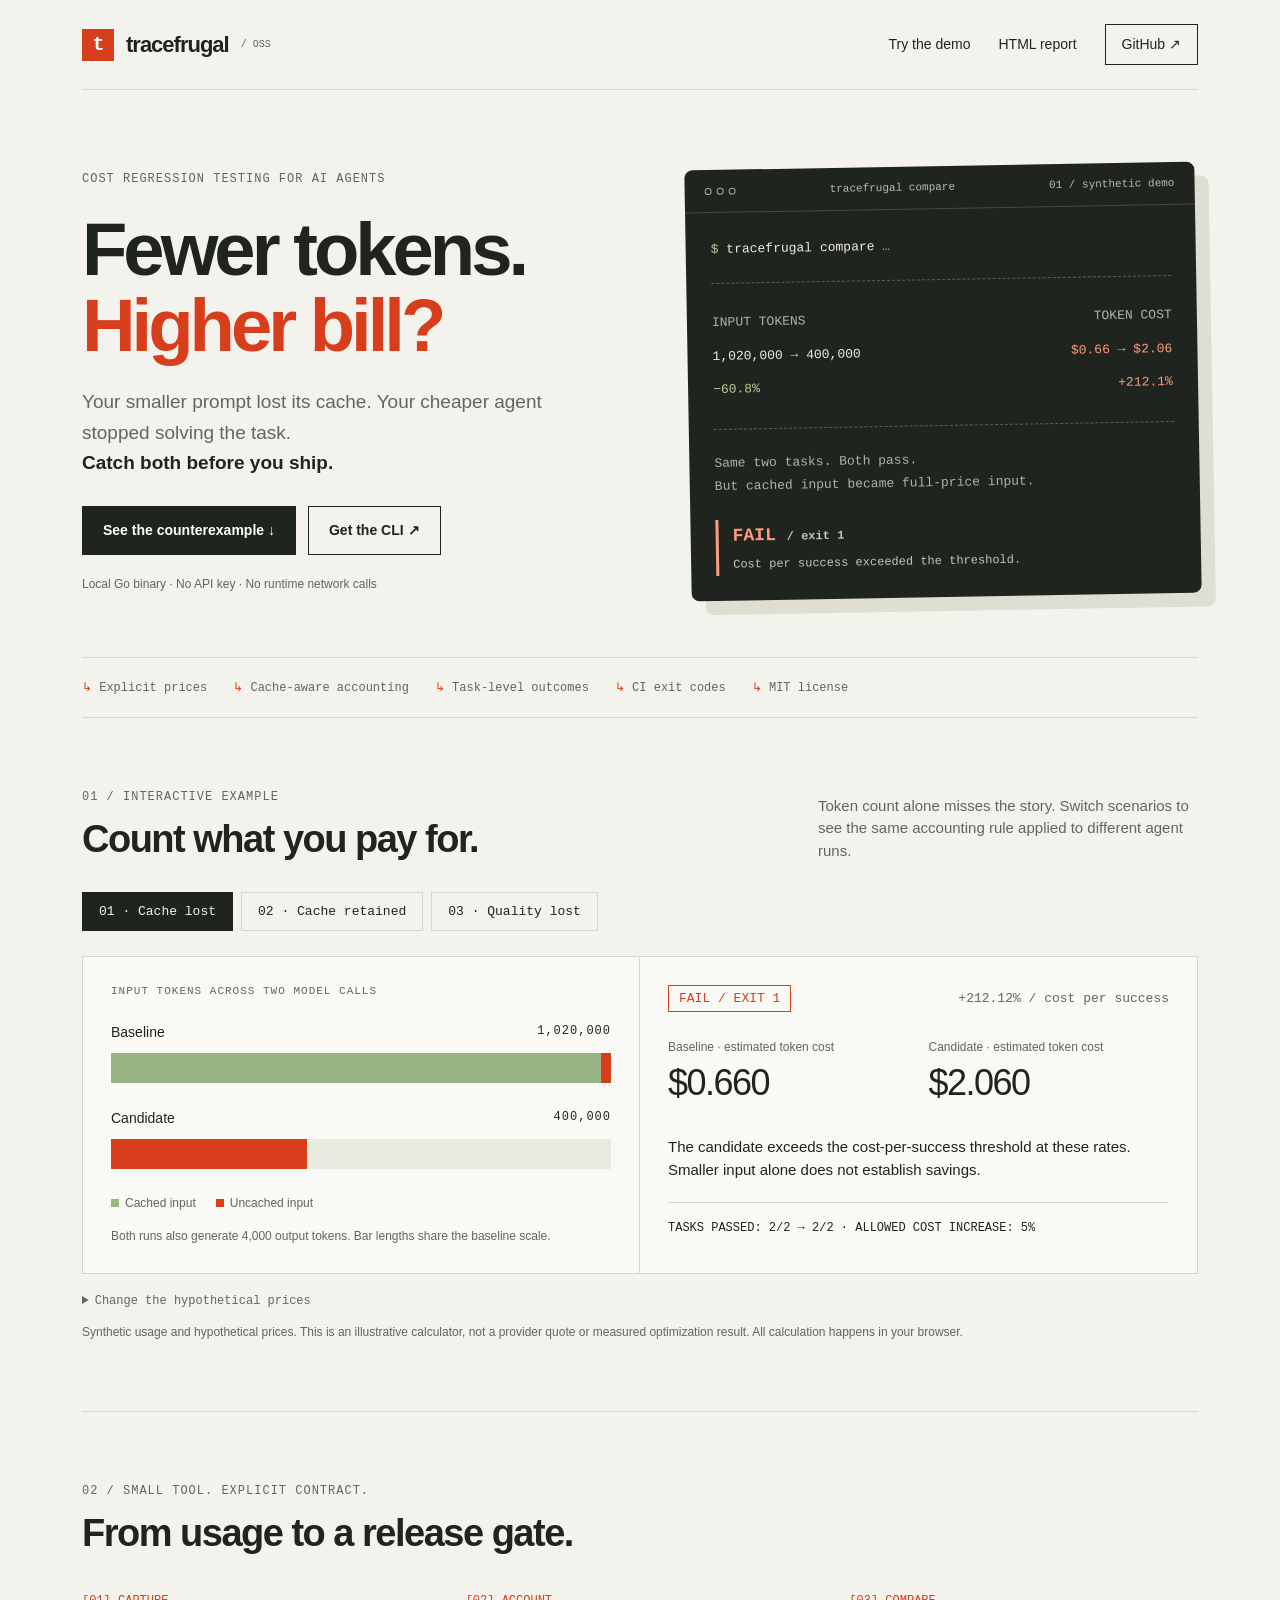
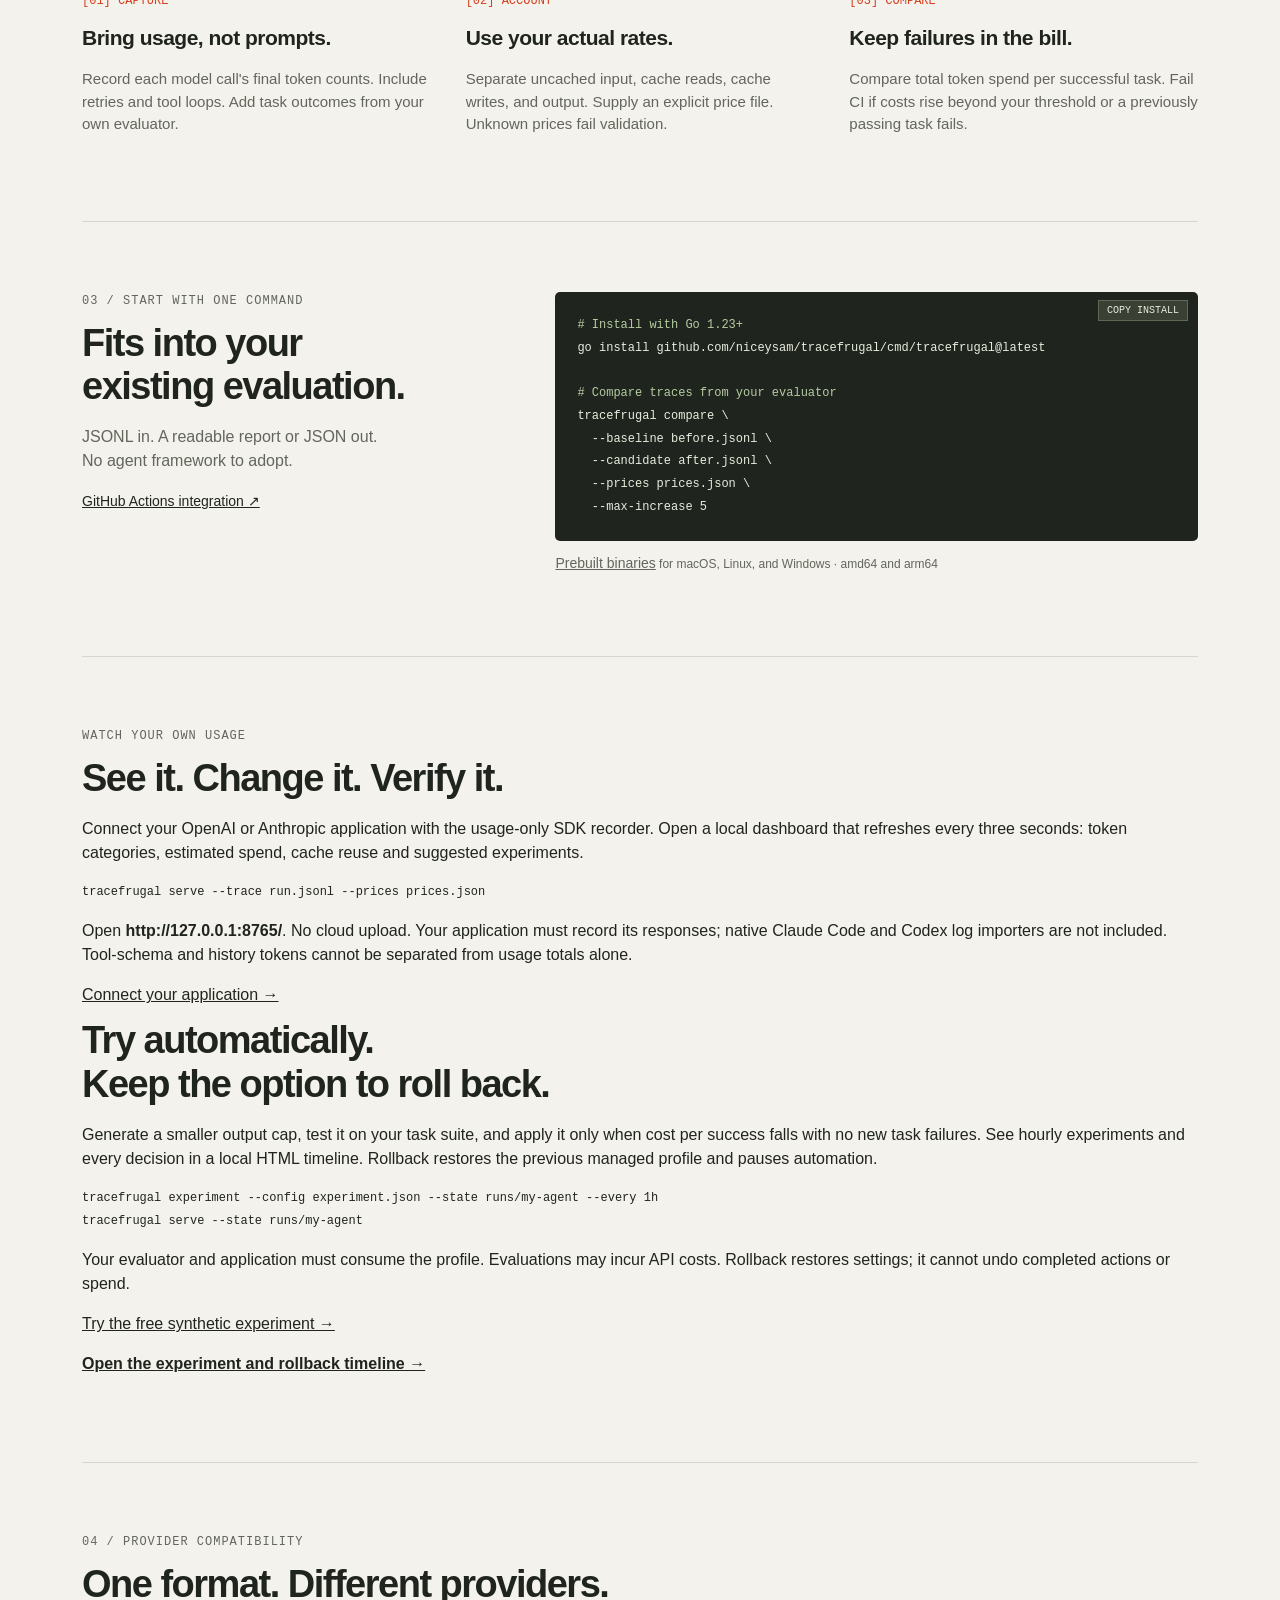
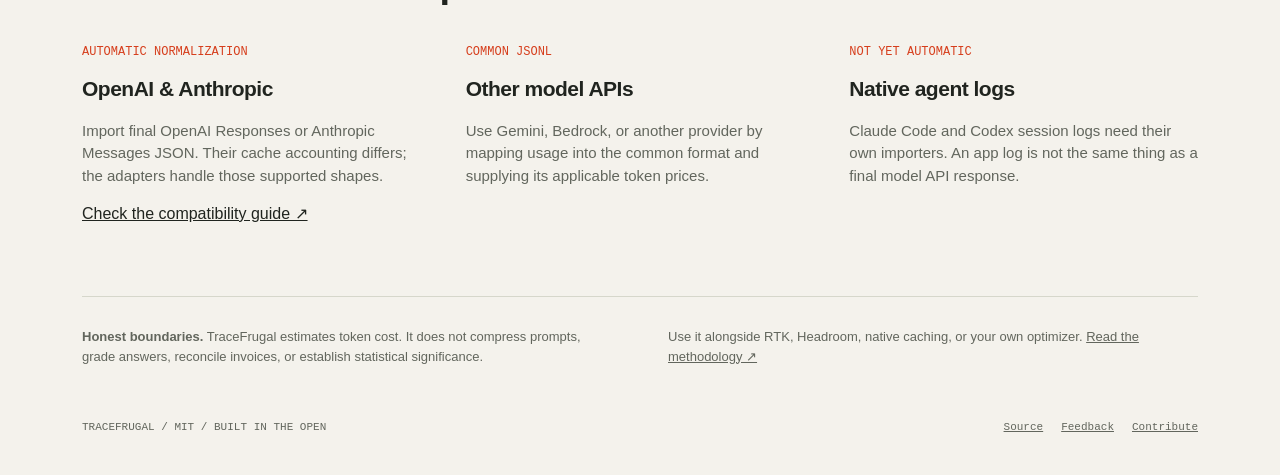
==== site/index.html @ 30459085 "Add usage dashboards and evaluated optimization with rollback" ====
<!doctype html>
<html lang="en">
<head>
  <meta charset="utf-8">
  <meta name="viewport" content="width=device-width, initial-scale=1">
  <meta name="description" content="Fewer tokens can mean a higher bill. TraceFrugal catches AI agent cost and task-outcome regressions in CI. A local Go CLI with no API key.">
  <meta name="theme-color" content="#f4f2ec">
  <meta property="og:title" content="TraceFrugal — Fewer tokens. Higher bill?">
  <meta property="og:description" content="Catch AI agent cost and task-outcome regressions before you ship. Try the interactive example.">
  <meta property="og:type" content="website">
  <meta property="og:url" content="https://niceysam.github.io/tracefrugal/">
  <meta name="twitter:card" content="summary_large_image">
  <link rel="canonical" href="https://niceysam.github.io/tracefrugal/">
  <title>TraceFrugal — Fewer tokens. Higher bill?</title>
  <link rel="icon" href="data:image/svg+xml,%3Csvg xmlns='http://www.w3.org/2000/svg' viewBox='0 0 64 64'%3E%3Crect width='64' height='64' rx='12' fill='%23ef512c'/%3E%3Cpath d='M16 18h32v8H36v24h-8V26H16z' fill='white'/%3E%3C/svg%3E">
  <style>
    :root{--paper:#f4f2ec;--ink:#20241f;--muted:#62665d;--line:#d6d7cb;--orange:#d63e1c;--green:#2e6943;--mono:ui-monospace,SFMono-Regular,Consolas,monospace}
    *{box-sizing:border-box}body{margin:0;background:var(--paper);color:var(--ink);font-family:Arial,Helvetica,sans-serif;line-height:1.5}
    a{color:inherit}a:focus-visible,button:focus-visible,input:focus-visible{outline:3px solid #2755bf;outline-offset:5px}
    .wrap{max-width:1180px;margin:auto;padding:0 32px}nav{height:90px;display:flex;align-items:center;justify-content:space-between;border-bottom:1px solid var(--line)}
    .brand{text-decoration:none;font-size:22px;font-weight:800;letter-spacing:-1px;display:flex;align-items:center;gap:12px}.mark{background:var(--orange);color:white;width:32px;height:32px;display:grid;place-items:center;font-family:var(--mono);font-size:20px}
    .navlinks{display:flex;gap:28px;align-items:center;font-size:14px}.navlinks a{text-decoration:none}.navlinks a:hover{text-decoration:underline}
    .github{border:1px solid var(--ink);padding:9px 16px}.eyebrow,.mono{font-family:var(--mono);font-size:12px;letter-spacing:1px}.eyebrow{color:var(--muted);text-transform:uppercase}
    .hero{padding:76px 0 60px;display:grid;grid-template-columns:1fr .92fr;gap:52px;align-items:center}
    h1{font-size:clamp(48px,5.8vw,76px);line-height:1.02;letter-spacing:-4px;margin:24px 0}h1 em{font-style:normal;color:var(--orange)}
    .lead{font-size:19px;line-height:1.6;max-width:480px;color:var(--muted)}.lead strong{color:var(--ink);font-weight:600}
    .actions{display:flex;gap:12px;margin:28px 0 20px;flex-wrap:wrap}.button{display:inline-flex;align-items:center;justify-content:center;text-decoration:none;padding:13px 20px;font-weight:600;font-size:14px;border:1px solid var(--ink);background:var(--ink);color:white}.button.secondary{background:transparent;color:var(--ink)}
    .fine{font-size:12px;color:var(--muted)}.terminal{background:#20241f;color:#eeeede;border-radius:8px;overflow:hidden;box-shadow:14px 14px 0 #dedfd2;transform:rotate(-1deg)}
    .terminal-head{display:flex;justify-content:space-between;align-items:center;border-bottom:1px solid #45493e;padding:15px 20px;font:11px var(--mono);color:#b8bdad}.dots{display:flex;gap:5px}.dots i{width:7px;height:7px;border:1px solid #a4aa96;border-radius:50%}
    .terminal-body{padding:25px;font:13px/1.8 var(--mono)}.prompt{color:#bdcd9f}.terminal-body .dim{color:#aeb4a4}.term-rule{border-top:1px dashed #5a6051;margin:22px 0}
    .term-row{display:flex;justify-content:space-between;padding:5px 0;gap:15px}.term-row b{font-weight:500}.red{color:#ff997f}.term-fail{margin-top:22px;border-left:3px solid #ff997f;padding-left:14px}.term-fail strong{font-size:18px;display:block}.term-fail span{font-size:12px;color:#c1c6b8}
    .strip{display:flex;flex-wrap:wrap;gap:26px;padding:22px 0;border-top:1px solid var(--line);border-bottom:1px solid var(--line);font:12px var(--mono);color:var(--muted)}.strip span:before{content:"↳ ";color:var(--orange)}
    section{padding:70px 0;border-bottom:1px solid var(--line)}.section-head{display:flex;justify-content:space-between;gap:40px;align-items:end;margin-bottom:30px}h2{font-size:38px;line-height:1.15;letter-spacing:-1.5px;margin:12px 0 0}.section-head p{max-width:380px;color:var(--muted);font-size:15px;margin:0}
    .tabs{display:flex;gap:8px;flex-wrap:wrap;margin:25px 0}.tab{font:13px var(--mono);padding:11px 16px;border:1px solid var(--line);background:transparent;cursor:pointer;color:var(--ink)}.tab[aria-pressed=true]{background:var(--ink);color:var(--paper);border-color:var(--ink)}
    .lab{background:#faf9f5;border:1px solid var(--line);display:grid;grid-template-columns:1fr 1fr}
    .chart-panel{padding:28px;border-right:1px solid var(--line)}.result-panel{padding:28px}
    .small-title{font:11px var(--mono);letter-spacing:1px;color:var(--muted);text-transform:uppercase}.chart-row{margin:25px 0}.chart-label{display:flex;justify-content:space-between;font-size:14px;margin-bottom:10px}.bar-track{height:30px;background:#e8e9df;display:flex;overflow:hidden}.bar{transition:width .25s;min-width:0}.bar.uncached{background:var(--orange)}.bar.cached{background:#9bb484}
    .legend{display:flex;gap:20px;font-size:12px;color:var(--muted);margin-top:25px}.legend i{display:inline-block;height:8px;width:8px;margin-right:6px}.legend .cached{background:#9bb484}.legend .uncached{background:var(--orange)}
    .verdict{display:flex;justify-content:space-between;align-items:center;margin-bottom:18px}.badge{font:13px var(--mono);padding:5px 10px;border:1px solid currentColor;color:var(--orange)}.badge.pass{color:var(--green)}.delta{font:13px var(--mono);color:var(--muted)}
    .costs{display:grid;grid-template-columns:1fr 1fr;gap:20px;margin:26px 0}.costs small{display:block;color:var(--muted);font-size:12px}.costs strong{font-size:36px;font-weight:500;letter-spacing:-1.5px}.explanation{font-size:15px;min-height:66px}.outcome{font:12px var(--mono);padding-top:18px;border-top:1px solid var(--line)}
    details{margin-top:20px}summary{cursor:pointer;font:12px var(--mono);color:var(--muted)}.controls{display:grid;grid-template-columns:repeat(3,1fr);gap:15px;margin-top:20px}label{font-size:12px;color:var(--muted)}input{display:block;background:white;border:1px solid var(--line);width:100%;padding:9px;margin-top:6px;font:14px var(--mono);color:var(--ink)}
    .lab-note{font-size:12px;color:var(--muted);margin:15px 0 0}.steps{display:grid;grid-template-columns:repeat(3,1fr);gap:35px;margin-top:38px}.step-num{font:12px var(--mono);color:var(--orange)}h3{font-size:21px;letter-spacing:-.5px;margin:14px 0}.steps p{color:var(--muted);font-size:15px}
    .install{display:grid;grid-template-columns:.8fr 1.2fr;gap:45px}.codebox{position:relative;background:var(--ink);color:#e8eddd;border-radius:5px;padding:22px;overflow:auto}pre{font:12px/1.9 var(--mono);margin:0;white-space:pre-wrap;overflow-wrap:anywhere}.copy{position:absolute;right:10px;top:8px;background:#3a4034;border:1px solid #606955;color:#e8eddd;font:10px var(--mono);padding:4px 8px;cursor:pointer}
    .install p{color:var(--muted)}.install a{font-size:14px}.boundaries{display:flex;justify-content:space-between;gap:35px;padding:30px 0;color:var(--muted);font-size:13px}.boundaries p{margin:0;max-width:530px}
    footer{display:flex;justify-content:space-between;padding:25px 0 40px;font:11px var(--mono);color:var(--muted);gap:20px}footer a{margin-left:18px}.skip{position:absolute;left:-9999px}.skip:focus{left:12px;top:12px;background:white;padding:10px;z-index:10}
    @media(max-width:800px){.wrap{padding:0 22px}.hero{grid-template-columns:1fr;gap:30px;padding:45px 0}h1{letter-spacing:-2.5px}.terminal{transform:none;margin-bottom:12px}.navlinks{gap:14px}.navlinks .doclink{display:none}.section-head{display:block}.section-head p{margin-top:20px}.lab{grid-template-columns:1fr}.chart-panel{border-right:0;border-bottom:1px solid var(--line)}.steps{grid-template-columns:1fr;gap:16px}.install{grid-template-columns:1fr;gap:20px}.controls{grid-template-columns:1fr 1fr}.boundaries{flex-direction:column}.costs strong{font-size:32px}section{padding:45px 0}footer{flex-wrap:wrap}footer a{margin:0 16px 0 0}}
    @media(prefers-reduced-motion:reduce){.bar{transition:none}}
  </style>
</head>
<body>
<a class="skip" href="#main">Skip to content</a>
<div class="wrap">
  <nav aria-label="Main navigation">
    <a class="brand" href="./"><span class="mark" aria-hidden="true">t</span>tracefrugal<span style="font:10px var(--mono);color:var(--muted);letter-spacing:0">/ OSS</span></a>
    <div class="navlinks"><a href="#playground">Try the demo</a><a class="doclink" href="example-report.html">HTML report</a><a class="github" href="https://github.com/niceysam/tracefrugal">GitHub ↗</a></div>
  </nav>
  <main id="main">
    <header class="hero">
      <div>
        <div class="eyebrow">Cost regression testing for AI agents</div>
        <h1>Fewer tokens.<br><em>Higher bill?</em></h1>
        <p class="lead">Your smaller prompt lost its cache. Your cheaper agent stopped solving the task.<br><strong>Catch both before you ship.</strong></p>
        <div class="actions"><a class="button" href="#playground">See the counterexample ↓</a><a class="button secondary" href="https://github.com/niceysam/tracefrugal/releases/latest">Get the CLI ↗</a></div>
        <div class="fine">Local Go binary · No API key · No runtime network calls</div>
      </div>
      <div class="terminal" aria-label="Synthetic comparison: input falls 61 percent, cost rises 212 percent, gate fails">
        <div class="terminal-head"><span class="dots" aria-hidden="true"><i></i><i></i><i></i></span><span>tracefrugal compare</span><span>01 / synthetic demo</span></div>
        <div class="terminal-body">
          <div><span class="prompt">$</span> tracefrugal compare <span class="dim">…</span></div>
          <div class="term-rule"></div>
          <div class="term-row dim"><span>INPUT TOKENS</span><span>TOKEN COST</span></div>
          <div class="term-row"><span>1,020,000 → 400,000</span><b class="red">$0.66 → $2.06</b></div>
          <div class="term-row"><span class="prompt">−60.8%</span><b class="red">+212.1%</b></div>
          <div class="term-rule"></div>
          <div class="dim">Same two tasks. Both pass.</div><div class="dim">But cached input became full-price input.</div>
          <div class="term-fail"><strong class="red">FAIL <span class="red">/ exit 1</span></strong><span>Cost per success exceeded the threshold.</span></div>
        </div>
      </div>
    </header>
    <div class="strip"><span>Explicit prices</span><span>Cache-aware accounting</span><span>Task-level outcomes</span><span>CI exit codes</span><span>MIT license</span></div>
    <section id="playground" aria-labelledby="lab-title">
      <div class="section-head"><div><div class="eyebrow">01 / Interactive example</div><h2>Count what you pay for.</h2></div><p>Token count alone misses the story. Switch scenarios to see the same accounting rule applied to different agent runs.</p></div>
      <div class="tabs" role="group" aria-label="Example scenario">
        <button class="tab" data-scenario="miss" aria-pressed="true">01 · Cache lost</button>
        <button class="tab" data-scenario="good" aria-pressed="false">02 · Cache retained</button>
        <button class="tab" data-scenario="quality" aria-pressed="false">03 · Quality lost</button>
      </div>
      <div class="lab">
        <div class="chart-panel">
          <div class="small-title">Input tokens across two model calls</div>
          <div class="chart-row"><div class="chart-label"><span>Baseline</span><span class="mono" id="base-count">1,020,000</span></div><div class="bar-track"><div class="bar cached" style="width:98.039%"></div><div class="bar uncached" style="width:1.961%"></div></div></div>
          <div class="chart-row"><div class="chart-label"><span>Candidate</span><span class="mono" id="candidate-count">400,000</span></div><div class="bar-track"><div id="candidate-cache" class="bar cached"></div><div id="candidate-input" class="bar uncached"></div></div></div>
          <div class="legend"><span><i class="cached"></i>Cached input</span><span><i class="uncached"></i>Uncached input</span></div>
          <p class="lab-note">Both runs also generate 4,000 output tokens. Bar lengths share the baseline scale.</p>
        </div>
        <div class="result-panel" aria-live="polite" aria-atomic="true">
          <div class="verdict"><span id="verdict" class="badge">FAIL</span><span id="delta" class="delta">+212.12% / cost per success</span></div>
          <div class="costs"><div><small>Baseline · estimated token cost</small><strong id="base-cost">$0.660</strong></div><div><small>Candidate · estimated token cost</small><strong id="candidate-cost">$2.060</strong></div></div>
          <div class="explanation" id="explanation">Input shrank, but the cache disappeared. The candidate costs more to complete the same tasks.</div>
          <div class="outcome" id="outcome">TASKS PASSED: 2/2 → 2/2 · ALLOWED COST INCREASE: 5%</div>
        </div>
      </div>
      <details><summary>Change the hypothetical prices</summary><div class="controls">
        <label for="input-rate">Uncached input / 1M tokens ($)<input id="input-rate" type="number" min="0" max="10000" step="0.1" value="5"></label>
        <label for="cache-rate">Cached input / 1M tokens ($)<input id="cache-rate" type="number" min="0" max="10000" step="0.1" value="0.5"></label>
        <label for="output-rate">Output / 1M tokens ($)<input id="output-rate" type="number" min="0" max="10000" step="0.1" value="15"></label>
      </div></details>
      <p class="lab-note">Synthetic usage and hypothetical prices. This is an illustrative calculator, not a provider quote or measured optimization result. All calculation happens in your browser.</p>
      <noscript><p>This interactive example requires JavaScript. The static example above and <a href="https://github.com/niceysam/tracefrugal/tree/main/examples">CLI fixtures</a> contain the same accounting scenario.</p></noscript>
    </section>
    <section aria-labelledby="workflow-title">
      <div class="eyebrow">02 / Small tool. Explicit contract.</div><h2 id="workflow-title">From usage to a release gate.</h2>
      <div class="steps">
        <article><div class="step-num">[01] CAPTURE</div><h3>Bring usage, not prompts.</h3><p>Record each model call's final token counts. Include retries and tool loops. Add task outcomes from your own evaluator.</p></article>
        <article><div class="step-num">[02] ACCOUNT</div><h3>Use your actual rates.</h3><p>Separate uncached input, cache reads, cache writes, and output. Supply an explicit price file. Unknown prices fail validation.</p></article>
        <article><div class="step-num">[03] COMPARE</div><h3>Keep failures in the bill.</h3><p>Compare total token spend per successful task. Fail CI if costs rise beyond your threshold or a previously passing task fails.</p></article>
      </div>
    </section>
    <section class="install" id="install" aria-labelledby="install-title">
      <div><div class="eyebrow">03 / Start with one command</div><h2 id="install-title">Fits into your<br>existing evaluation.</h2><p>JSONL in. A readable report or JSON out.<br>No agent framework to adopt.</p><a href="https://github.com/niceysam/tracefrugal/blob/main/docs/ci.md">GitHub Actions integration ↗</a></div>
      <div><div class="codebox"><button class="copy" id="copy-install" aria-label="Copy Go installation command">COPY INSTALL</button><pre><span style="color:#b5cba0"># Install with Go 1.23+</span>
go install github.com/niceysam/tracefrugal/cmd/tracefrugal@latest

<span style="color:#b5cba0"># Compare traces from your evaluator</span>
tracefrugal compare \
  --baseline before.jsonl \
  --candidate after.jsonl \
  --prices prices.json \
  --max-increase 5</pre></div><p class="fine"><a href="https://github.com/niceysam/tracefrugal/releases/latest">Prebuilt binaries</a> for macOS, Linux, and Windows · amd64 and arm64</p></div>
    </section>
    <section aria-labelledby="watch-title">
      <div class="eyebrow">Watch your own usage</div><h2 id="watch-title">See it. Change it. Verify it.</h2>
      <p>Connect your OpenAI or Anthropic application with the usage-only SDK recorder. Open a local dashboard that refreshes every three seconds: token categories, estimated spend, cache reuse and suggested experiments.</p>
      <pre>tracefrugal serve --trace run.jsonl --prices prices.json</pre>
      <p>Open <strong>http://127.0.0.1:8765/</strong>. No cloud upload. Your application must record its responses; native Claude Code and Codex log importers are not included. Tool-schema and history tokens cannot be separated from usage totals alone.</p>
      <a href="https://github.com/niceysam/tracefrugal/blob/main/docs/live-dashboard.md">Connect your application →</a>
      <h2>Try automatically.<br>Keep the option to roll back.</h2>
      <p>Generate a smaller output cap, test it on your task suite, and apply it only when cost per success falls with no new task failures. See hourly experiments and every decision in a local HTML timeline. Rollback restores the previous managed profile and pauses automation.</p>
      <pre>tracefrugal experiment --config experiment.json --state runs/my-agent --every 1h
tracefrugal serve --state runs/my-agent</pre>
      <p>Your evaluator and application must consume the profile. Evaluations may incur API costs. Rollback restores settings; it cannot undo completed actions or spend.</p>
      <a href="https://github.com/niceysam/tracefrugal/blob/main/docs/experiments.md">Try the free synthetic experiment →</a>
      <p><a href="example-history.html"><strong>Open the experiment and rollback timeline →</strong></a></p>
    </section>
    <section aria-labelledby="compatibility-title">
      <div class="eyebrow">04 / Provider compatibility</div><h2 id="compatibility-title">One format. Different providers.</h2>
      <div class="steps">
        <article><div class="step-num">AUTOMATIC NORMALIZATION</div><h3>OpenAI &amp; Anthropic</h3><p>Import final OpenAI Responses or Anthropic Messages JSON. Their cache accounting differs; the adapters handle those supported shapes.</p></article>
        <article><div class="step-num">COMMON JSONL</div><h3>Other model APIs</h3><p>Use Gemini, Bedrock, or another provider by mapping usage into the common format and supplying its applicable token prices.</p></article>
        <article><div class="step-num">NOT YET AUTOMATIC</div><h3>Native agent logs</h3><p>Claude Code and Codex session logs need their own importers. An app log is not the same thing as a final model API response.</p></article>
      </div><a href="https://github.com/niceysam/tracefrugal/blob/main/docs/providers.md">Check the compatibility guide ↗</a>
    </section>
    <div class="boundaries"><p><strong>Honest boundaries.</strong> TraceFrugal estimates token cost. It does not compress prompts, grade answers, reconcile invoices, or establish statistical significance.</p><p>Use it alongside RTK, Headroom, native caching, or your own optimizer. <a href="https://github.com/niceysam/tracefrugal/blob/main/docs/methodology.md">Read the methodology ↗</a></p></div>
  </main>
  <footer><span>TRACEFRUGAL / MIT / BUILT IN THE OPEN</span><span><a href="https://github.com/niceysam/tracefrugal">Source</a><a href="https://github.com/niceysam/tracefrugal/issues">Feedback</a><a href="https://github.com/niceysam/tracefrugal/blob/main/CONTRIBUTING.md">Contribute</a></span></footer>
</div>
<script>
  const scenarios = {
    miss: {input:400000,cached:0,success:2},
    good: {input:10000,cached:200000,success:2},
    quality: {input:10000,cached:200000,success:1}
  };
  let selected = 'miss';
  const el = id => document.getElementById(id);
  function update() {
    const fields = ['input-rate','cache-rate','output-rate'];
    if (fields.some(id => el(id).value === '' || !el(id).checkValidity())) {
      el('verdict').textContent = 'CHECK RATES';
      el('verdict').className = 'badge';
      el('explanation').textContent = 'Enter nonnegative prices between 0 and 10,000 dollars per million tokens.';
      el('delta').textContent = 'Calculation paused';
      el('base-cost').textContent = '—';
      el('candidate-cost').textContent = '—';
      return;
    }
    const [input,cache,output] = fields.map(id => Number(el(id).value));
    const s = scenarios[selected];
    const a = (20000*input + 1000000*cache + 4000*output)/1000000;
    const b = (s.input*input + s.cached*cache + 4000*output)/1000000;
    const change = a === 0 ? (b === 0 ? 0 : Infinity) : (b/s.success/(a/2)-1)*100;
    const failed = s.success < 2 || change > 5+1e-9;
    el('candidate-count').textContent = (s.input+s.cached).toLocaleString('en-US');
    el('candidate-cache').style.width = s.cached/1020000*100+'%';
    el('candidate-input').style.width = s.input/1020000*100+'%';
    el('base-cost').textContent = '$'+a.toFixed(3);
    el('candidate-cost').textContent = '$'+b.toFixed(3);
    el('verdict').textContent = failed ? 'FAIL / EXIT 1' : 'PASS / EXIT 0';
    el('verdict').className = 'badge'+(failed?'':' pass');
    el('delta').textContent = Number.isFinite(change) ? (change>=0?'+':'')+change.toFixed(2)+'% / cost per success' : 'Increase from zero baseline';
    el('outcome').textContent = 'TASKS PASSED: 2/2 → '+s.success+'/2 · ALLOWED COST INCREASE: 5%';
    el('explanation').textContent = s.success < 2
      ? 'A lower bill cannot excuse a newly failed task. The quality gate fails even when cost per success improves.'
      : failed
      ? 'The candidate exceeds the cost-per-success threshold at these rates. Smaller input alone does not establish savings.'
      : 'Both tasks still pass, and cost per success stays within the threshold at these rates.';
  }
  document.querySelectorAll('[data-scenario]').forEach(button => button.addEventListener('click', () => {
    selected = button.dataset.scenario;
    document.querySelectorAll('[data-scenario]').forEach(b => b.setAttribute('aria-pressed',String(b===button)));
    update();
  }));
  ['input-rate','cache-rate','output-rate'].forEach(id => el(id).addEventListener('input',update));
  el('copy-install').addEventListener('click', async () => {
    try {
      await navigator.clipboard.writeText('go install github.com/niceysam/tracefrugal/cmd/tracefrugal@latest');
      el('copy-install').textContent = 'COPIED';
    } catch {
      el('copy-install').textContent = 'SELECT COMMAND TO COPY';
    }
  });
  update();
</script>
</body>
</html>
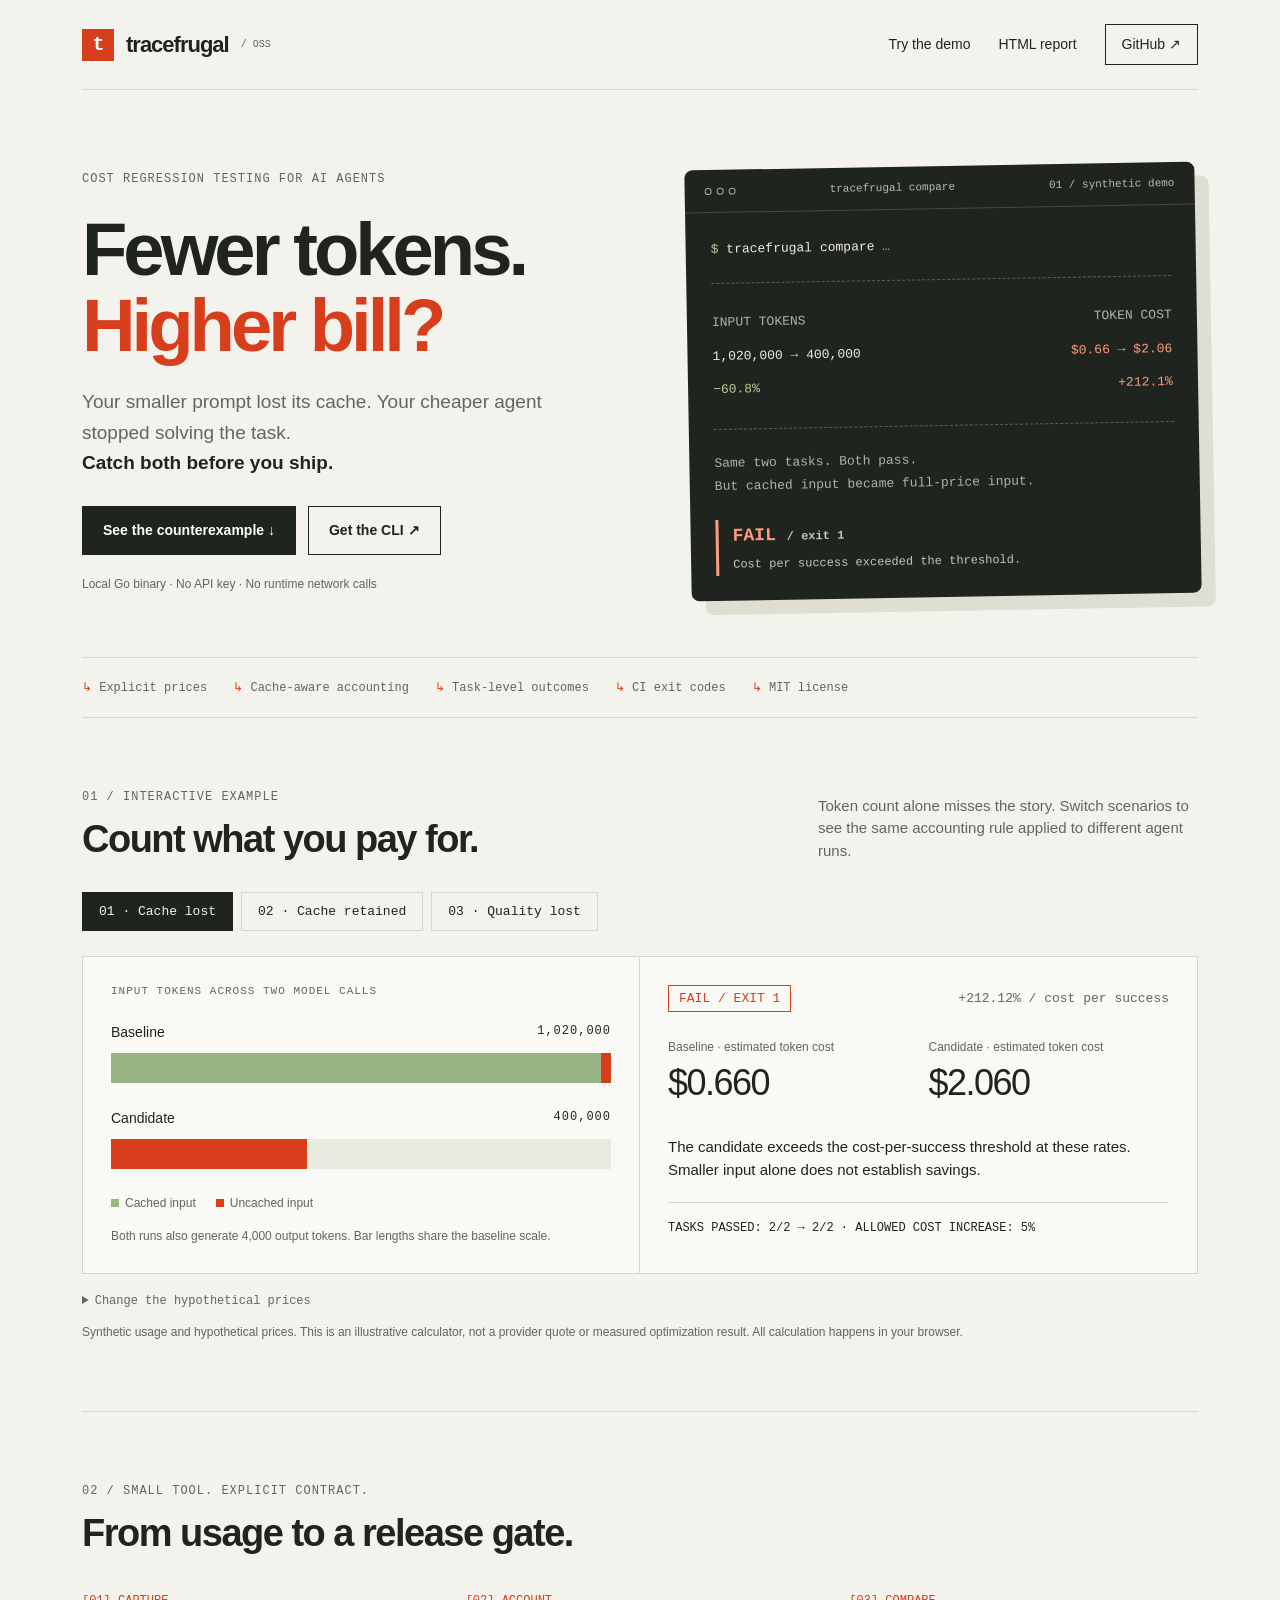
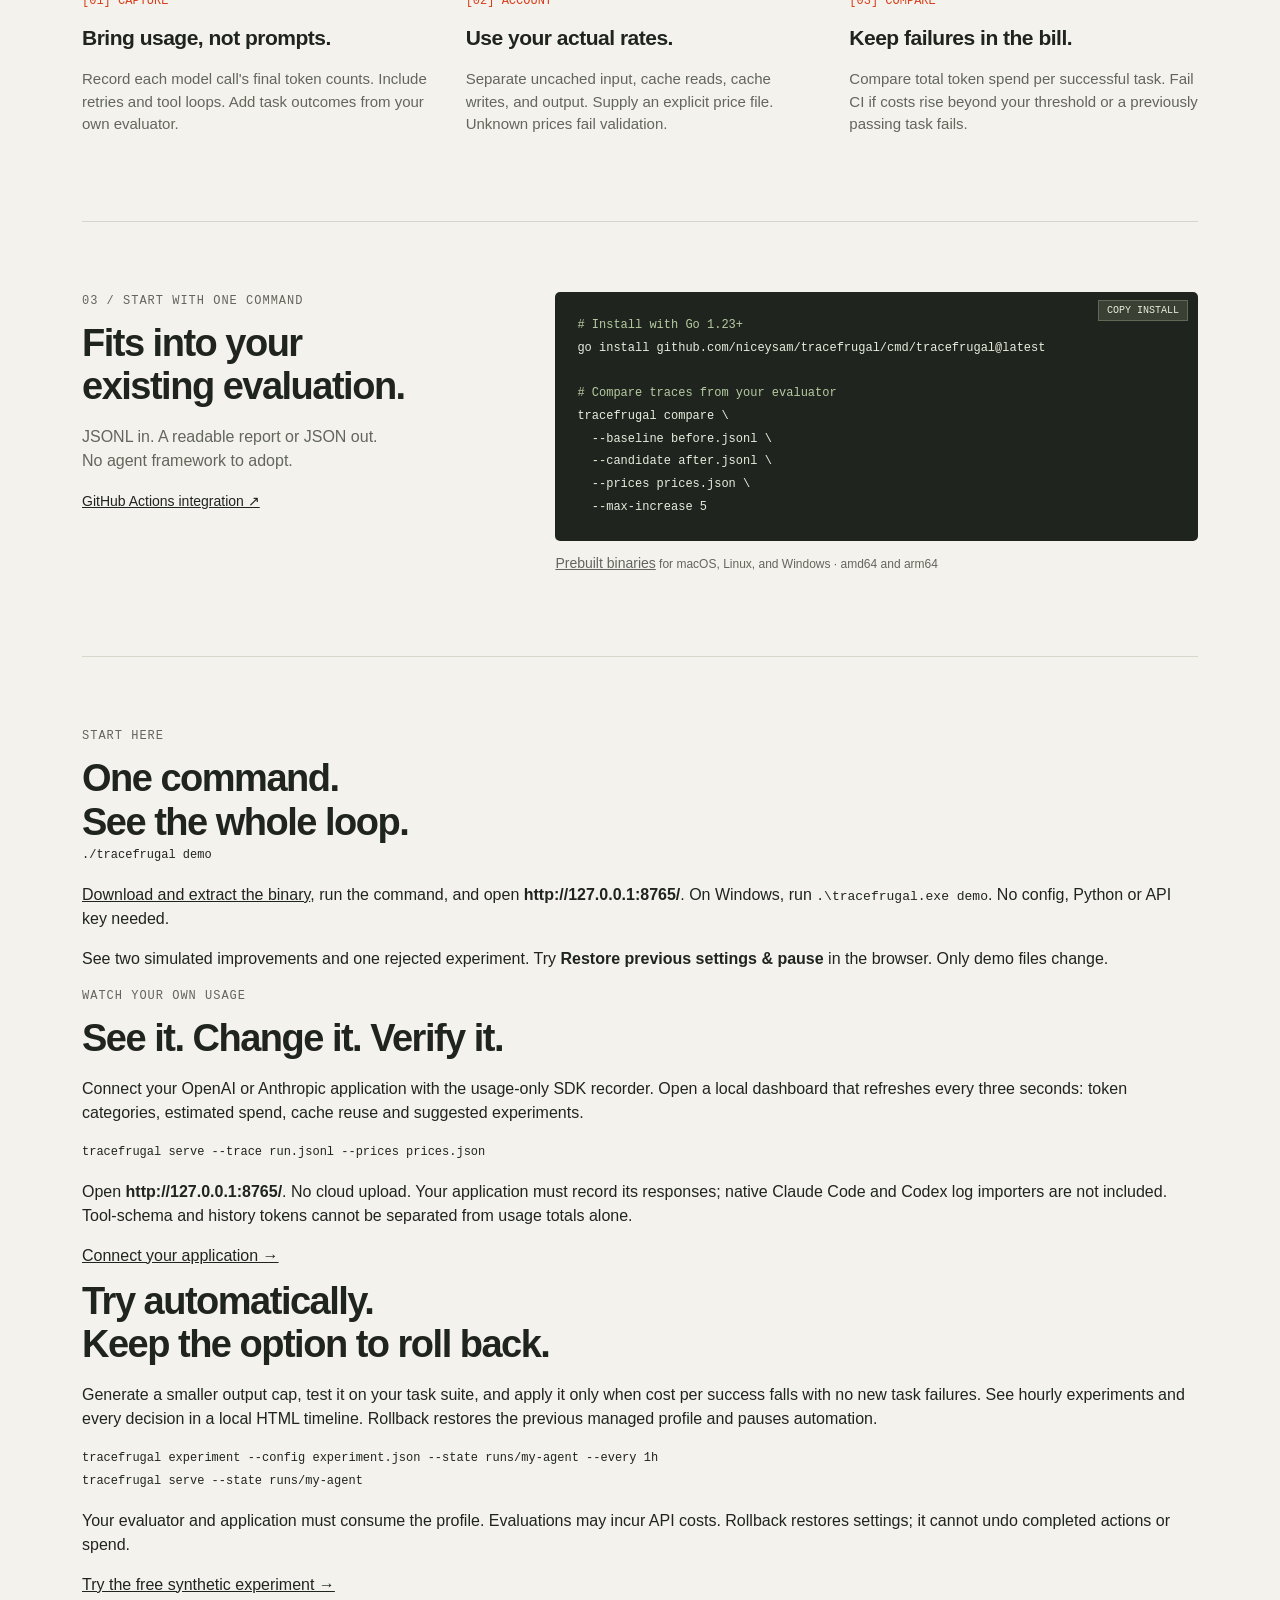
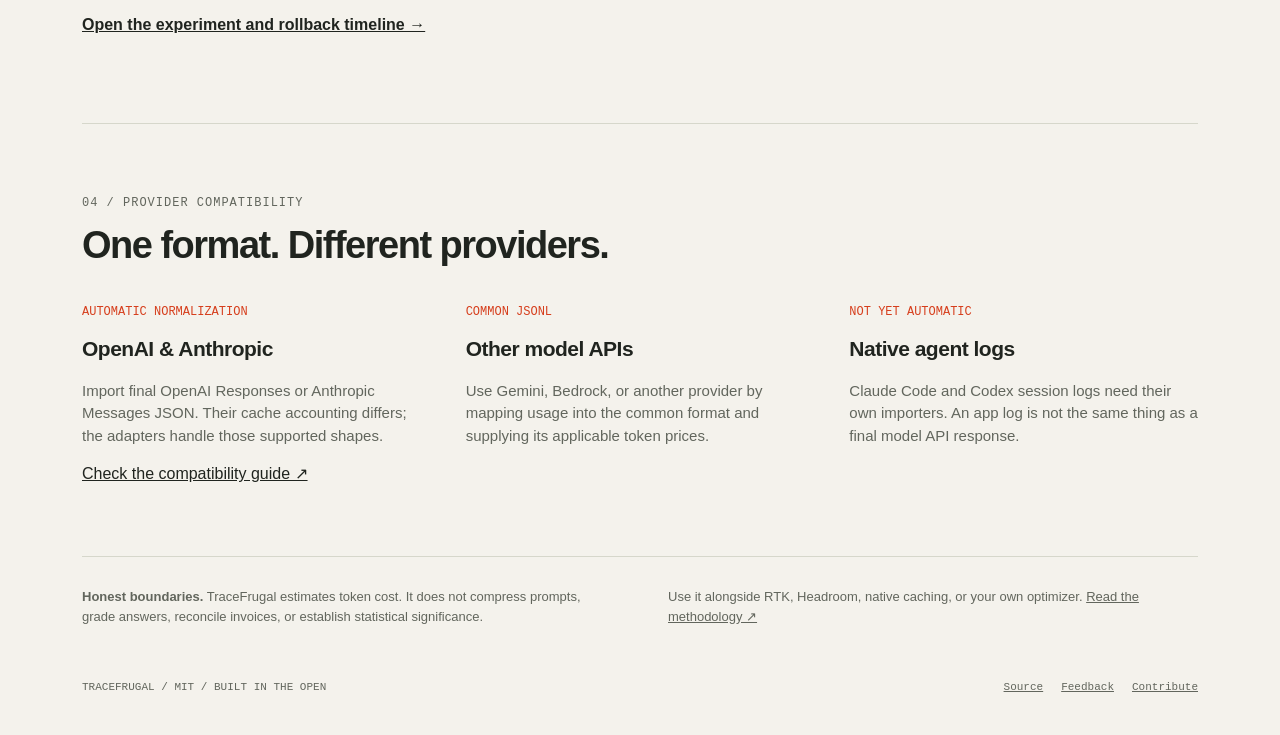
==== commit 26d0fbc4: "Make first run one command and add browser rollback controls" ====
--- a/site/index.html
+++ b/site/index.html
@@ -129,6 +129,10 @@
   --max-increase 5</pre></div><p class="fine"><a href="https://github.com/niceysam/tracefrugal/releases/latest">Prebuilt binaries</a> for macOS, Linux, and Windows · amd64 and arm64</p></div>
     </section>
     <section aria-labelledby="watch-title">
+      <div class="eyebrow">Start here</div><h2>One command.<br>See the whole loop.</h2>
+      <pre>./tracefrugal demo</pre>
+      <p><a href="https://github.com/niceysam/tracefrugal/releases/latest">Download and extract the binary</a>, run the command, and open <strong>http://127.0.0.1:8765/</strong>. On Windows, run <code>.\tracefrugal.exe demo</code>. No config, Python or API key needed.</p>
+      <p>See two simulated improvements and one rejected experiment. Try <strong>Restore previous settings &amp; pause</strong> in the browser. Only demo files change.</p>
       <div class="eyebrow">Watch your own usage</div><h2 id="watch-title">See it. Change it. Verify it.</h2>
       <p>Connect your OpenAI or Anthropic application with the usage-only SDK recorder. Open a local dashboard that refreshes every three seconds: token categories, estimated spend, cache reuse and suggested experiments.</p>
       <pre>tracefrugal serve --trace run.jsonl --prices prices.json</pre>
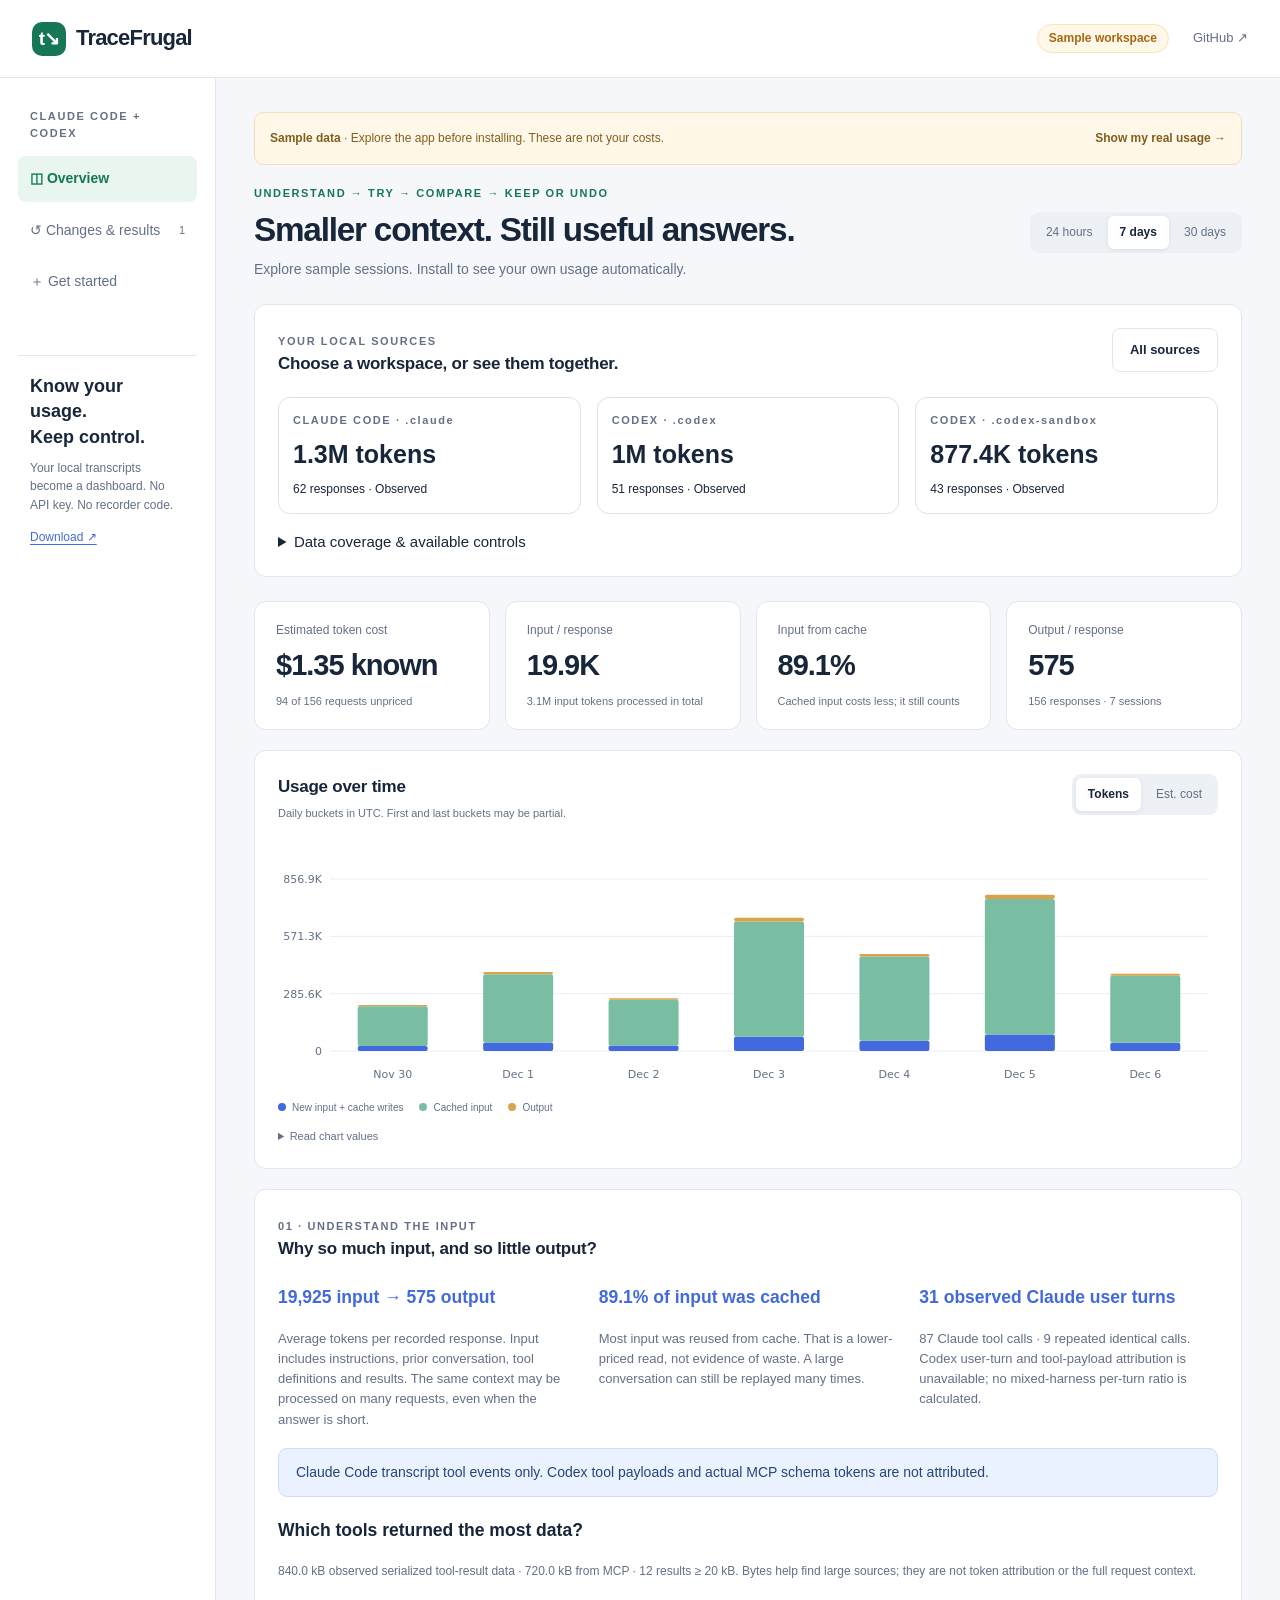
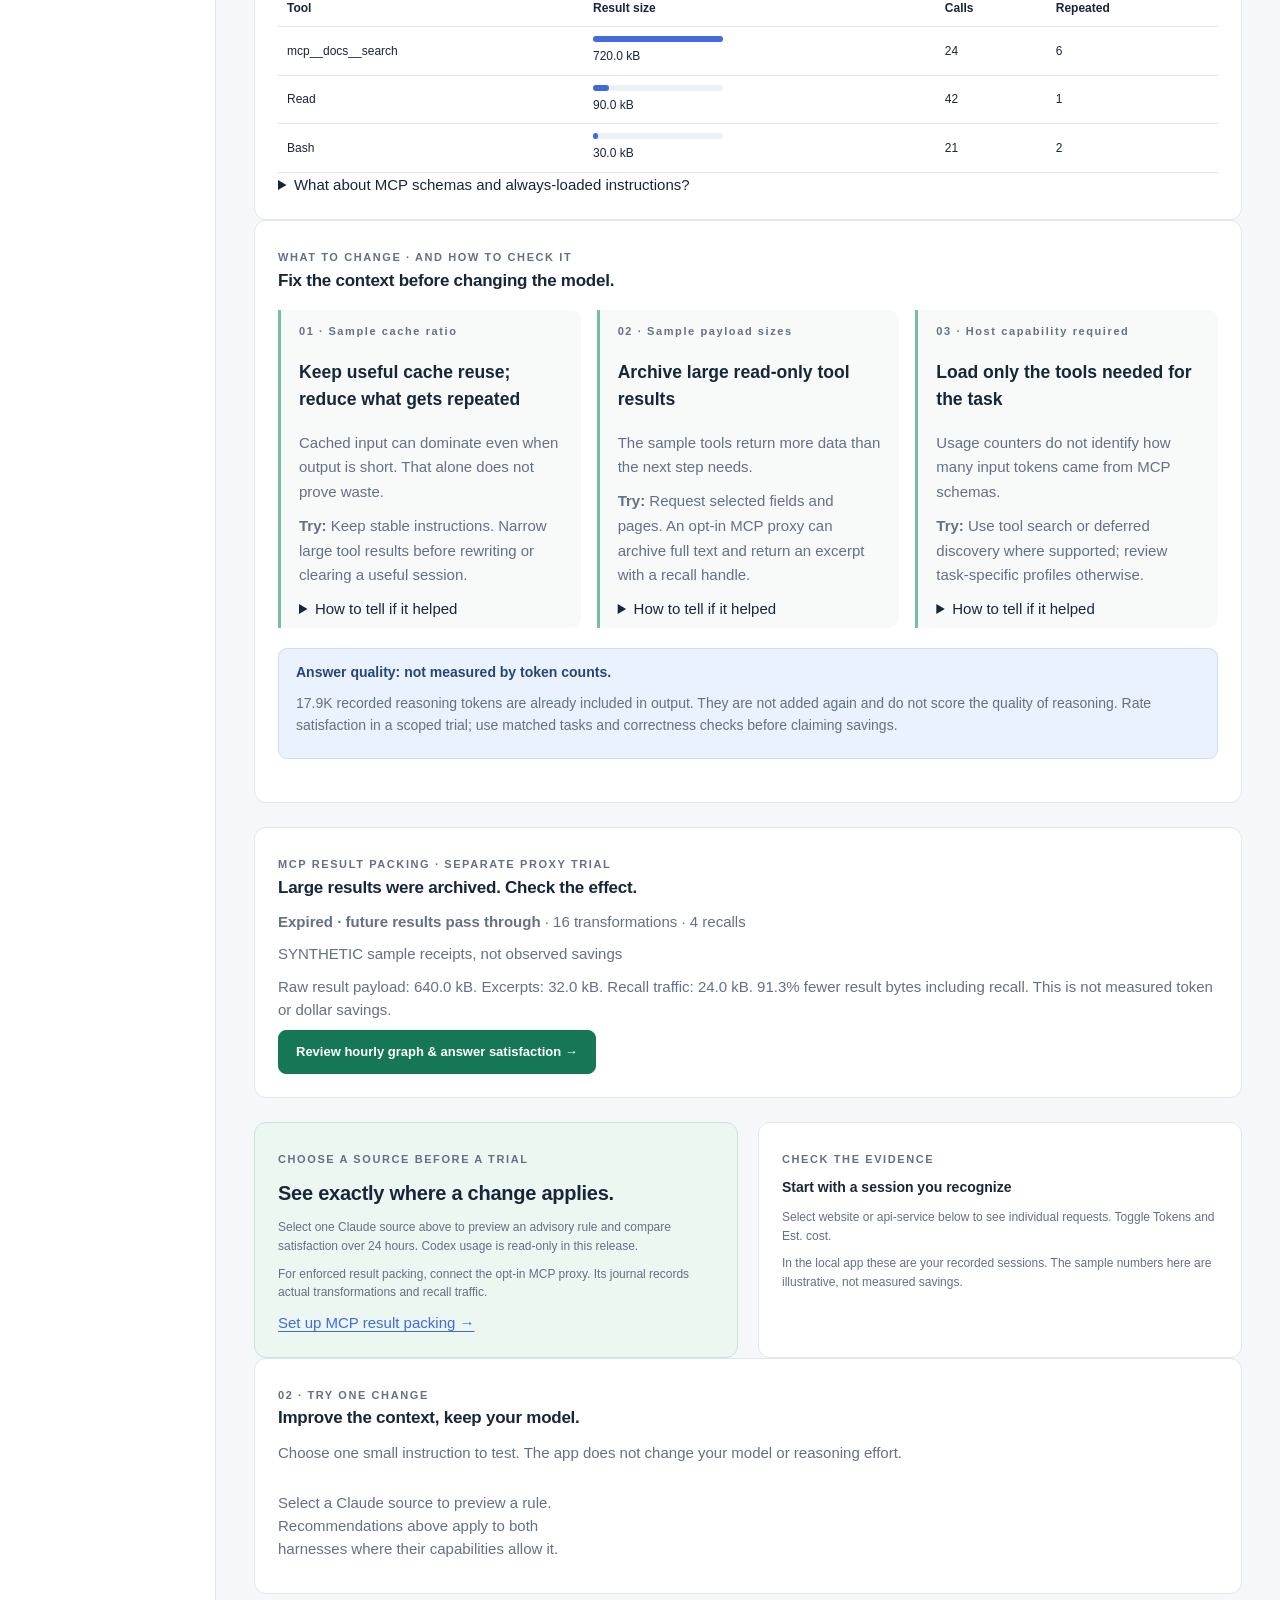
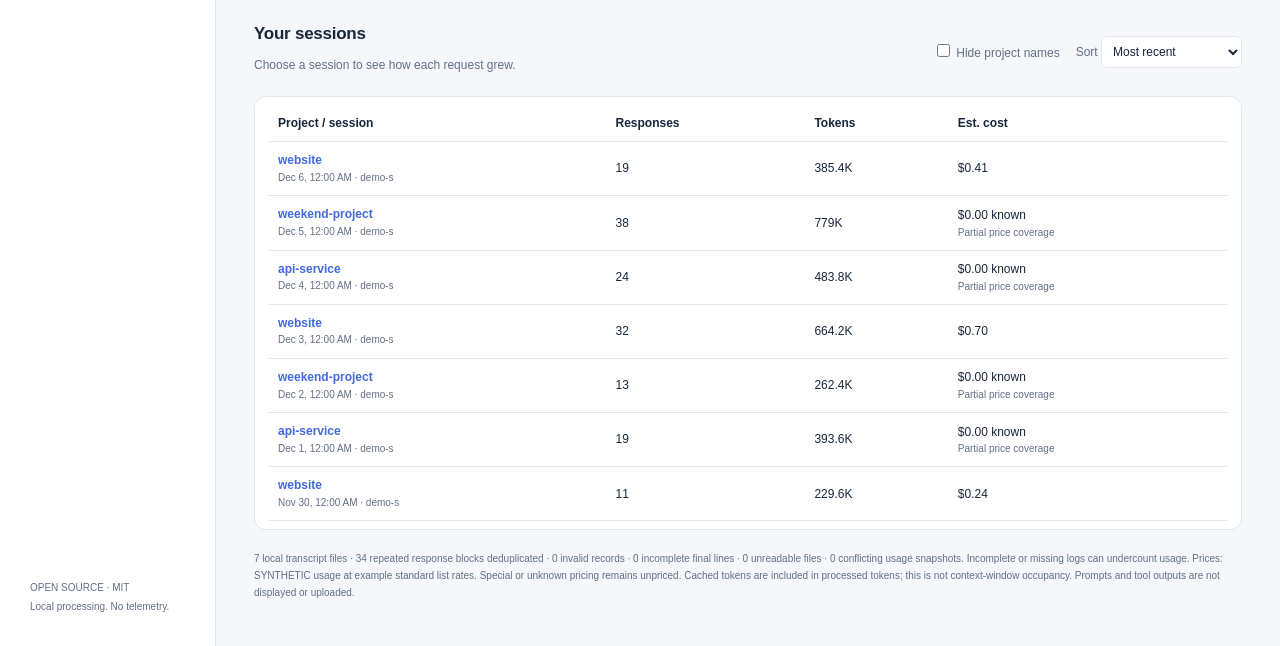
==== commit 822256a0: "Add native Codex coverage and opt-in MCP result packing" ====
--- a/site/index.html
+++ b/site/index.html
@@ -1,218 +1,66 @@
 <!doctype html>
 <html lang="en">
 <head>
-  <meta charset="utf-8">
-  <meta name="viewport" content="width=device-width, initial-scale=1">
-  <meta name="description" content="Fewer tokens can mean a higher bill. TraceFrugal catches AI agent cost and task-outcome regressions in CI. A local Go CLI with no API key.">
-  <meta name="theme-color" content="#f4f2ec">
-  <meta property="og:title" content="TraceFrugal — Fewer tokens. Higher bill?">
-  <meta property="og:description" content="Catch AI agent cost and task-outcome regressions before you ship. Try the interactive example.">
-  <meta property="og:type" content="website">
-  <meta property="og:url" content="https://niceysam.github.io/tracefrugal/">
-  <meta name="twitter:card" content="summary_large_image">
-  <link rel="canonical" href="https://niceysam.github.io/tracefrugal/">
-  <title>TraceFrugal — Fewer tokens. Higher bill?</title>
-  <link rel="icon" href="data:image/svg+xml,%3Csvg xmlns='http://www.w3.org/2000/svg' viewBox='0 0 64 64'%3E%3Crect width='64' height='64' rx='12' fill='%23ef512c'/%3E%3Cpath d='M16 18h32v8H36v24h-8V26H16z' fill='white'/%3E%3C/svg%3E">
-  <style>
-    :root{--paper:#f4f2ec;--ink:#20241f;--muted:#62665d;--line:#d6d7cb;--orange:#d63e1c;--green:#2e6943;--mono:ui-monospace,SFMono-Regular,Consolas,monospace}
-    *{box-sizing:border-box}body{margin:0;background:var(--paper);color:var(--ink);font-family:Arial,Helvetica,sans-serif;line-height:1.5}
-    a{color:inherit}a:focus-visible,button:focus-visible,input:focus-visible{outline:3px solid #2755bf;outline-offset:5px}
-    .wrap{max-width:1180px;margin:auto;padding:0 32px}nav{height:90px;display:flex;align-items:center;justify-content:space-between;border-bottom:1px solid var(--line)}
-    .brand{text-decoration:none;font-size:22px;font-weight:800;letter-spacing:-1px;display:flex;align-items:center;gap:12px}.mark{background:var(--orange);color:white;width:32px;height:32px;display:grid;place-items:center;font-family:var(--mono);font-size:20px}
-    .navlinks{display:flex;gap:28px;align-items:center;font-size:14px}.navlinks a{text-decoration:none}.navlinks a:hover{text-decoration:underline}
-    .github{border:1px solid var(--ink);padding:9px 16px}.eyebrow,.mono{font-family:var(--mono);font-size:12px;letter-spacing:1px}.eyebrow{color:var(--muted);text-transform:uppercase}
-    .hero{padding:76px 0 60px;display:grid;grid-template-columns:1fr .92fr;gap:52px;align-items:center}
-    h1{font-size:clamp(48px,5.8vw,76px);line-height:1.02;letter-spacing:-4px;margin:24px 0}h1 em{font-style:normal;color:var(--orange)}
-    .lead{font-size:19px;line-height:1.6;max-width:480px;color:var(--muted)}.lead strong{color:var(--ink);font-weight:600}
-    .actions{display:flex;gap:12px;margin:28px 0 20px;flex-wrap:wrap}.button{display:inline-flex;align-items:center;justify-content:center;text-decoration:none;padding:13px 20px;font-weight:600;font-size:14px;border:1px solid var(--ink);background:var(--ink);color:white}.button.secondary{background:transparent;color:var(--ink)}
-    .fine{font-size:12px;color:var(--muted)}.terminal{background:#20241f;color:#eeeede;border-radius:8px;overflow:hidden;box-shadow:14px 14px 0 #dedfd2;transform:rotate(-1deg)}
-    .terminal-head{display:flex;justify-content:space-between;align-items:center;border-bottom:1px solid #45493e;padding:15px 20px;font:11px var(--mono);color:#b8bdad}.dots{display:flex;gap:5px}.dots i{width:7px;height:7px;border:1px solid #a4aa96;border-radius:50%}
-    .terminal-body{padding:25px;font:13px/1.8 var(--mono)}.prompt{color:#bdcd9f}.terminal-body .dim{color:#aeb4a4}.term-rule{border-top:1px dashed #5a6051;margin:22px 0}
-    .term-row{display:flex;justify-content:space-between;padding:5px 0;gap:15px}.term-row b{font-weight:500}.red{color:#ff997f}.term-fail{margin-top:22px;border-left:3px solid #ff997f;padding-left:14px}.term-fail strong{font-size:18px;display:block}.term-fail span{font-size:12px;color:#c1c6b8}
-    .strip{display:flex;flex-wrap:wrap;gap:26px;padding:22px 0;border-top:1px solid var(--line);border-bottom:1px solid var(--line);font:12px var(--mono);color:var(--muted)}.strip span:before{content:"↳ ";color:var(--orange)}
-    section{padding:70px 0;border-bottom:1px solid var(--line)}.section-head{display:flex;justify-content:space-between;gap:40px;align-items:end;margin-bottom:30px}h2{font-size:38px;line-height:1.15;letter-spacing:-1.5px;margin:12px 0 0}.section-head p{max-width:380px;color:var(--muted);font-size:15px;margin:0}
-    .tabs{display:flex;gap:8px;flex-wrap:wrap;margin:25px 0}.tab{font:13px var(--mono);padding:11px 16px;border:1px solid var(--line);background:transparent;cursor:pointer;color:var(--ink)}.tab[aria-pressed=true]{background:var(--ink);color:var(--paper);border-color:var(--ink)}
-    .lab{background:#faf9f5;border:1px solid var(--line);display:grid;grid-template-columns:1fr 1fr}
-    .chart-panel{padding:28px;border-right:1px solid var(--line)}.result-panel{padding:28px}
-    .small-title{font:11px var(--mono);letter-spacing:1px;color:var(--muted);text-transform:uppercase}.chart-row{margin:25px 0}.chart-label{display:flex;justify-content:space-between;font-size:14px;margin-bottom:10px}.bar-track{height:30px;background:#e8e9df;display:flex;overflow:hidden}.bar{transition:width .25s;min-width:0}.bar.uncached{background:var(--orange)}.bar.cached{background:#9bb484}
-    .legend{display:flex;gap:20px;font-size:12px;color:var(--muted);margin-top:25px}.legend i{display:inline-block;height:8px;width:8px;margin-right:6px}.legend .cached{background:#9bb484}.legend .uncached{background:var(--orange)}
-    .verdict{display:flex;justify-content:space-between;align-items:center;margin-bottom:18px}.badge{font:13px var(--mono);padding:5px 10px;border:1px solid currentColor;color:var(--orange)}.badge.pass{color:var(--green)}.delta{font:13px var(--mono);color:var(--muted)}
-    .costs{display:grid;grid-template-columns:1fr 1fr;gap:20px;margin:26px 0}.costs small{display:block;color:var(--muted);font-size:12px}.costs strong{font-size:36px;font-weight:500;letter-spacing:-1.5px}.explanation{font-size:15px;min-height:66px}.outcome{font:12px var(--mono);padding-top:18px;border-top:1px solid var(--line)}
-    details{margin-top:20px}summary{cursor:pointer;font:12px var(--mono);color:var(--muted)}.controls{display:grid;grid-template-columns:repeat(3,1fr);gap:15px;margin-top:20px}label{font-size:12px;color:var(--muted)}input{display:block;background:white;border:1px solid var(--line);width:100%;padding:9px;margin-top:6px;font:14px var(--mono);color:var(--ink)}
-    .lab-note{font-size:12px;color:var(--muted);margin:15px 0 0}.steps{display:grid;grid-template-columns:repeat(3,1fr);gap:35px;margin-top:38px}.step-num{font:12px var(--mono);color:var(--orange)}h3{font-size:21px;letter-spacing:-.5px;margin:14px 0}.steps p{color:var(--muted);font-size:15px}
-    .install{display:grid;grid-template-columns:.8fr 1.2fr;gap:45px}.codebox{position:relative;background:var(--ink);color:#e8eddd;border-radius:5px;padding:22px;overflow:auto}pre{font:12px/1.9 var(--mono);margin:0;white-space:pre-wrap;overflow-wrap:anywhere}.copy{position:absolute;right:10px;top:8px;background:#3a4034;border:1px solid #606955;color:#e8eddd;font:10px var(--mono);padding:4px 8px;cursor:pointer}
-    .install p{color:var(--muted)}.install a{font-size:14px}.boundaries{display:flex;justify-content:space-between;gap:35px;padding:30px 0;color:var(--muted);font-size:13px}.boundaries p{margin:0;max-width:530px}
-    footer{display:flex;justify-content:space-between;padding:25px 0 40px;font:11px var(--mono);color:var(--muted);gap:20px}footer a{margin-left:18px}.skip{position:absolute;left:-9999px}.skip:focus{left:12px;top:12px;background:white;padding:10px;z-index:10}
-    @media(max-width:800px){.wrap{padding:0 22px}.hero{grid-template-columns:1fr;gap:30px;padding:45px 0}h1{letter-spacing:-2.5px}.terminal{transform:none;margin-bottom:12px}.navlinks{gap:14px}.navlinks .doclink{display:none}.section-head{display:block}.section-head p{margin-top:20px}.lab{grid-template-columns:1fr}.chart-panel{border-right:0;border-bottom:1px solid var(--line)}.steps{grid-template-columns:1fr;gap:16px}.install{grid-template-columns:1fr;gap:20px}.controls{grid-template-columns:1fr 1fr}.boundaries{flex-direction:column}.costs strong{font-size:32px}section{padding:45px 0}footer{flex-wrap:wrap}footer a{margin:0 16px 0 0}}
-    @media(prefers-reduced-motion:reduce){.bar{transition:none}}
-  </style>
+  <meta charset="utf-8"><meta name="viewport" content="width=device-width,initial-scale=1">
+  <title>TraceFrugal — Understand and reduce your AI context</title>
+  <meta name="description" content="See Claude Code and Codex usage together. Explain large inputs, cache reuse and MCP results. Try smaller context, compare quality and undo. One local Go binary.">
+  <meta name="theme-color" content="#f5f7fa">
+  <link rel="icon" href="favicon.svg" type="image/svg+xml">
+  <link rel="stylesheet" href="dashboard.css"><link rel="stylesheet" href="claude.css">
+  <script id="bootstrap" type="application/json">{"mode":"native-demo"}</script>
+  <script src="claude.js" defer></script>
 </head>
 <body>
-<a class="skip" href="#main">Skip to content</a>
-<div class="wrap">
-  <nav aria-label="Main navigation">
-    <a class="brand" href="./"><span class="mark" aria-hidden="true">t</span>tracefrugal<span style="font:10px var(--mono);color:var(--muted);letter-spacing:0">/ OSS</span></a>
-    <div class="navlinks"><a href="#playground">Try the demo</a><a class="doclink" href="example-report.html">HTML report</a><a class="github" href="https://github.com/niceysam/tracefrugal">GitHub ↗</a></div>
-  </nav>
-  <main id="main">
-    <header class="hero">
-      <div>
-        <div class="eyebrow">Cost regression testing for AI agents</div>
-        <h1>Fewer tokens.<br><em>Higher bill?</em></h1>
-        <p class="lead">Your smaller prompt lost its cache. Your cheaper agent stopped solving the task.<br><strong>Catch both before you ship.</strong></p>
-        <div class="actions"><a class="button" href="#playground">See the counterexample ↓</a><a class="button secondary" href="https://github.com/niceysam/tracefrugal/releases/latest">Get the CLI ↗</a></div>
-        <div class="fine">Local Go binary · No API key · No runtime network calls</div>
+<a class="skip" href="#main">Skip to dashboard</a>
+<header class="topbar"><a class="brand" href="./"><span class="logo" aria-hidden="true">t↘</span>TraceFrugal</a><div class="top-actions"><span id="source" class="pill">Loading local usage</span><a href="https://github.com/niceysam/tracefrugal" target="_blank" rel="noreferrer">GitHub ↗</a></div></header>
+<div class="layout">
+  <aside class="sidebar"><p class="nav-label">CLAUDE CODE + CODEX</p><nav aria-label="Dashboard">
+    <button data-view="overview" aria-current="page">◫ Overview</button>
+    <button data-view="changes">↺ Changes &amp; results <span id="change-count" class="count">0</span></button>
+    <button data-view="setup">＋ Get started</button>
+  </nav><div class="sidebar-note"><strong>Know your usage.<br>Keep control.</strong><p>Your local transcripts become a dashboard. No API key. No recorder code.</p><a href="https://github.com/niceysam/tracefrugal/releases/latest">Download ↗</a></div><div class="sidebar-foot">OPEN SOURCE · MIT<br>Local processing. No telemetry.</div></aside>
+  <main id="main" tabindex="-1">
+    <div id="notice" class="notice" role="status" aria-live="polite"></div>
+    <div id="demo-banner" class="demo-banner" hidden><span><strong>Sample data</strong> · Explore the app before installing. These are not your costs.</span><button class="text-button" data-view="setup">Show my real usage →</button></div>
+    <section id="overview" class="view">
+      <div class="page-heading"><div><p class="eyebrow">UNDERSTAND → TRY → COMPARE → KEEP OR UNDO</p><h1>Smaller context. Still useful answers.</h1><p id="freshness">Reading usage from this computer…</p></div><div class="range" role="group" aria-label="Time range"><button data-days="1">24 hours</button><button data-days="7" aria-pressed="true">7 days</button><button data-days="30">30 days</button></div></div>
+      <article id="sources-panel" class="panel" hidden><div class="panel-heading"><div><span class="step">YOUR LOCAL SOURCES</span><h2>Choose a workspace, or see them together.</h2></div><button class="secondary" data-source="">All sources</button></div><div id="sources" class="source-grid"></div><details><summary>Data coverage &amp; available controls</summary><div id="source-details" class="table-wrap"></div><p class="small">These are log stores, not accounts. Shared launchers count once. Custom folders outside your home need an explicit path. Missing data is not zero usage. Unresolved-event counts cover all retained logs; response and legacy counts use the selected period.</p></details></article>
+      <div id="empty" class="panel onboarding" hidden><h2>No recorded usage in this view.</h2><p>Check the source status above, expand the time range, or point the app at your custom log directories. Use Claude Code or Codex and keep this dashboard open.</p><pre>tracefrugal watch --claude-dir /path/to/claude --codex-dir /path/to/codex</pre><p>Cloud sessions, Claude Desktop, and ChatGPT conversations are not imported.</p><button class="primary" data-view="setup">Show setup steps</button></div>
+      <div id="metrics" class="metrics"></div>
+      <article class="panel usage-chart">
+        <div class="panel-heading"><div><h2 id="chart-title">Usage over time</h2><p id="chart-caption">Recorded input, cache, and output tokens.</p></div><div class="range" role="group" aria-label="Chart units"><button data-unit="tokens" aria-pressed="true">Tokens</button><button data-unit="cost">Est. cost</button></div></div>
+        <div id="chart" class="chart"></div><div id="legend" class="legend"></div>
+        <details class="chart-data"><summary>Read chart values</summary><div id="chart-values" class="table-wrap"></div></details>
+      </article>
+      <article class="panel diagnosis"><span class="step">01 · UNDERSTAND THE INPUT</span><h2>Why so much input, and so little output?</h2><div id="diagnosis"></div><div id="tool-sources"></div></article>
+      <article id="recommendations-panel" class="panel" hidden><span class="step">WHAT TO CHANGE · AND HOW TO CHECK IT</span><h2>Fix the context before changing the model.</h2><div id="recommendations" class="recommendation-grid"></div><div id="quality" class="notice"></div></article>
+      <article id="packing-panel" class="panel" hidden></article>
+      <div class="insight-grid">
+        <article id="trial-card" class="panel"></article>
+        <article class="panel"><span class="step">CHECK THE EVIDENCE</span><div id="findings"></div></article>
       </div>
-      <div class="terminal" aria-label="Synthetic comparison: input falls 61 percent, cost rises 212 percent, gate fails">
-        <div class="terminal-head"><span class="dots" aria-hidden="true"><i></i><i></i><i></i></span><span>tracefrugal compare</span><span>01 / synthetic demo</span></div>
-        <div class="terminal-body">
-          <div><span class="prompt">$</span> tracefrugal compare <span class="dim">…</span></div>
-          <div class="term-rule"></div>
-          <div class="term-row dim"><span>INPUT TOKENS</span><span>TOKEN COST</span></div>
-          <div class="term-row"><span>1,020,000 → 400,000</span><b class="red">$0.66 → $2.06</b></div>
-          <div class="term-row"><span class="prompt">−60.8%</span><b class="red">+212.1%</b></div>
-          <div class="term-rule"></div>
-          <div class="dim">Same two tasks. Both pass.</div><div class="dim">But cached input became full-price input.</div>
-          <div class="term-fail"><strong class="red">FAIL <span class="red">/ exit 1</span></strong><span>Cost per success exceeded the threshold.</span></div>
-        </div>
+      <article class="panel"><span class="step">02 · TRY ONE CHANGE</span><h2>Improve the context, keep your model.</h2><p>Choose one small instruction to test. The app does not change your model or reasoning effort.</p><div id="recipes" class="recipe-grid"></div></article>
+      <div class="section-heading"><div><h2>Your sessions</h2><p class="small">Choose a session to see how each request grew.</p></div><div class="session-tools"><label><input type="checkbox" id="hide-names"> Hide project names</label><label>Sort <select id="session-sort"><option value="recent">Most recent</option><option value="tokens">Most tokens</option><option value="cost">Highest known cost</option></select></label></div></div>
+      <div id="sessions" class="panel table-wrap"></div>
+      <p id="coverage" class="footnote"></p>
+    </section>
+    <section id="changes" class="view" hidden>
+      <div class="page-heading"><div><p class="eyebrow">03 · COMPARE TOKENS AND SATISFACTION</p><h1>Did smaller context help?</h1><p>The previous 24 hours vs. up to 24 hours after a change. Hourly observations and your ratings stay on this computer.</p></div></div>
+      <div class="notice">Different workloads can change the numbers. Per-response and per-user-turn comparisons help, but do not match task difficulty. Satisfaction is your assessment of the answers and reasoning; it is not an automated quality test.</div>
+      <div id="changes-list"></div>
+      <div id="packing-history"></div>
+    </section>
+    <section id="setup" class="view" hidden>
+      <div class="page-heading"><div><p class="eyebrow">GET STARTED</p><h1>Your own data, in two steps.</h1><p>For people who use Claude Code or Codex on a Mac, Windows PC, or Linux computer.</p></div></div>
+      <div class="connect-grid">
+        <article class="panel"><span class="step">01 · DOWNLOAD</span><h2>Get the app for your computer.</h2><p>Download and extract the archive for your operating system. No Go, Python, API key, or sign-up is needed.</p><a id="download" class="primary link-button" href="https://github.com/niceysam/tracefrugal/releases/latest" target="_blank" rel="noreferrer">Download TraceFrugal ↗</a><p class="small">macOS: arm64 for Apple Silicon, amd64 for Intel.<br>Windows: amd64 for most PCs, arm64 for ARM PCs.<br>Linux: choose the matching processor architecture.</p></article>
+        <article class="panel"><span class="step">02 · OPEN</span><h2>Run one command.</h2><p>In a terminal opened in the extracted folder:</p><pre id="launch-command">./tracefrugal</pre><button id="copy-command" class="secondary">Copy command</button><p>The app opens your browser, finds local Claude Code and Codex stores, and refreshes automatically. Keep its terminal running.</p><p class="small">If a browser does not open, use the printed local URL. On macOS, if the downloaded app is blocked, review it in Privacy &amp; Security and choose Open Anyway only if you trust the download. The release is not notarized.</p></article>
       </div>
-    </header>
-    <div class="strip"><span>Explicit prices</span><span>Cache-aware accounting</span><span>Task-level outcomes</span><span>CI exit codes</span><span>MIT license</span></div>
-    <section id="playground" aria-labelledby="lab-title">
-      <div class="section-head"><div><div class="eyebrow">01 / Interactive example</div><h2>Count what you pay for.</h2></div><p>Token count alone misses the story. Switch scenarios to see the same accounting rule applied to different agent runs.</p></div>
-      <div class="tabs" role="group" aria-label="Example scenario">
-        <button class="tab" data-scenario="miss" aria-pressed="true">01 · Cache lost</button>
-        <button class="tab" data-scenario="good" aria-pressed="false">02 · Cache retained</button>
-        <button class="tab" data-scenario="quality" aria-pressed="false">03 · Quality lost</button>
-      </div>
-      <div class="lab">
-        <div class="chart-panel">
-          <div class="small-title">Input tokens across two model calls</div>
-          <div class="chart-row"><div class="chart-label"><span>Baseline</span><span class="mono" id="base-count">1,020,000</span></div><div class="bar-track"><div class="bar cached" style="width:98.039%"></div><div class="bar uncached" style="width:1.961%"></div></div></div>
-          <div class="chart-row"><div class="chart-label"><span>Candidate</span><span class="mono" id="candidate-count">400,000</span></div><div class="bar-track"><div id="candidate-cache" class="bar cached"></div><div id="candidate-input" class="bar uncached"></div></div></div>
-          <div class="legend"><span><i class="cached"></i>Cached input</span><span><i class="uncached"></i>Uncached input</span></div>
-          <p class="lab-note">Both runs also generate 4,000 output tokens. Bar lengths share the baseline scale.</p>
-        </div>
-        <div class="result-panel" aria-live="polite" aria-atomic="true">
-          <div class="verdict"><span id="verdict" class="badge">FAIL</span><span id="delta" class="delta">+212.12% / cost per success</span></div>
-          <div class="costs"><div><small>Baseline · estimated token cost</small><strong id="base-cost">$0.660</strong></div><div><small>Candidate · estimated token cost</small><strong id="candidate-cost">$2.060</strong></div></div>
-          <div class="explanation" id="explanation">Input shrank, but the cache disappeared. The candidate costs more to complete the same tasks.</div>
-          <div class="outcome" id="outcome">TASKS PASSED: 2/2 → 2/2 · ALLOWED COST INCREASE: 5%</div>
-        </div>
-      </div>
-      <details><summary>Change the hypothetical prices</summary><div class="controls">
-        <label for="input-rate">Uncached input / 1M tokens ($)<input id="input-rate" type="number" min="0" max="10000" step="0.1" value="5"></label>
-        <label for="cache-rate">Cached input / 1M tokens ($)<input id="cache-rate" type="number" min="0" max="10000" step="0.1" value="0.5"></label>
-        <label for="output-rate">Output / 1M tokens ($)<input id="output-rate" type="number" min="0" max="10000" step="0.1" value="15"></label>
-      </div></details>
-      <p class="lab-note">Synthetic usage and hypothetical prices. This is an illustrative calculator, not a provider quote or measured optimization result. All calculation happens in your browser.</p>
-      <noscript><p>This interactive example requires JavaScript. The static example above and <a href="https://github.com/niceysam/tracefrugal/tree/main/examples">CLI fixtures</a> contain the same accounting scenario.</p></noscript>
+      <article class="panel connect-footer"><h2>What connects automatically?</h2><div class="table-wrap"><table><thead><tr><th>Source</th><th>How it works</th></tr></thead><tbody><tr><td>Claude Code</td><td>Local JSONL discovery in ~/.claude and ~/.claude-*; also CLAUDE_CONFIG_DIR. Main sessions and recorded subagents.</td></tr><tr><td>Codex</td><td>Local sessions and archived_sessions in ~/.codex and ~/.codex-*; also CODEX_HOME. Request receipts preferred; older snapshots have explicit coverage limits. Native Codex costs remain unpriced.</td></tr><tr><td>Claude Code with Bedrock or another provider</td><td>Tokens when recorded in the same format. Provider-specific model IDs may remain unpriced.</td></tr><tr><td>OpenAI / Anthropic API applications</td><td>Available through the <a href="https://github.com/niceysam/tracefrugal/blob/main/docs/live-dashboard.md">API recorder and evaluator</a>. Requires integration.</td></tr><tr><td>ChatGPT, Claude Desktop, web conversations</td><td>No native import.</td></tr></tbody></table></div><p>Prices are token-based estimates, not a subscription bill or a plan-limit meter. Your provider's billing page remains authoritative.</p><a href="https://github.com/niceysam/tracefrugal/blob/main/docs/native-usage.md">Coverage, accounting, privacy and custom sources →</a></article>
     </section>
-    <section aria-labelledby="workflow-title">
-      <div class="eyebrow">02 / Small tool. Explicit contract.</div><h2 id="workflow-title">From usage to a release gate.</h2>
-      <div class="steps">
-        <article><div class="step-num">[01] CAPTURE</div><h3>Bring usage, not prompts.</h3><p>Record each model call's final token counts. Include retries and tool loops. Add task outcomes from your own evaluator.</p></article>
-        <article><div class="step-num">[02] ACCOUNT</div><h3>Use your actual rates.</h3><p>Separate uncached input, cache reads, cache writes, and output. Supply an explicit price file. Unknown prices fail validation.</p></article>
-        <article><div class="step-num">[03] COMPARE</div><h3>Keep failures in the bill.</h3><p>Compare total token spend per successful task. Fail CI if costs rise beyond your threshold or a previously passing task fails.</p></article>
-      </div>
-    </section>
-    <section class="install" id="install" aria-labelledby="install-title">
-      <div><div class="eyebrow">03 / Start with one command</div><h2 id="install-title">Fits into your<br>existing evaluation.</h2><p>JSONL in. A readable report or JSON out.<br>No agent framework to adopt.</p><a href="https://github.com/niceysam/tracefrugal/blob/main/docs/ci.md">GitHub Actions integration ↗</a></div>
-      <div><div class="codebox"><button class="copy" id="copy-install" aria-label="Copy Go installation command">COPY INSTALL</button><pre><span style="color:#b5cba0"># Install with Go 1.23+</span>
-go install github.com/niceysam/tracefrugal/cmd/tracefrugal@latest
-
-<span style="color:#b5cba0"># Compare traces from your evaluator</span>
-tracefrugal compare \
-  --baseline before.jsonl \
-  --candidate after.jsonl \
-  --prices prices.json \
-  --max-increase 5</pre></div><p class="fine"><a href="https://github.com/niceysam/tracefrugal/releases/latest">Prebuilt binaries</a> for macOS, Linux, and Windows · amd64 and arm64</p></div>
-    </section>
-    <section aria-labelledby="watch-title">
-      <div class="eyebrow">Start here</div><h2>One command.<br>See the whole loop.</h2>
-      <pre>./tracefrugal demo</pre>
-      <p><a href="https://github.com/niceysam/tracefrugal/releases/latest">Download and extract the binary</a>, run the command, and open <strong>http://127.0.0.1:8765/</strong>. On Windows, run <code>.\tracefrugal.exe demo</code>. No config, Python or API key needed.</p>
-      <p>See two simulated improvements and one rejected experiment. Try <strong>Restore previous settings &amp; pause</strong> in the browser. Only demo files change.</p>
-      <div class="eyebrow">Watch your own usage</div><h2 id="watch-title">See it. Change it. Verify it.</h2>
-      <p>Connect your OpenAI or Anthropic application with the usage-only SDK recorder. Open a local dashboard that refreshes every three seconds: token categories, estimated spend, cache reuse and suggested experiments.</p>
-      <pre>tracefrugal serve --trace run.jsonl --prices prices.json</pre>
-      <p>Open <strong>http://127.0.0.1:8765/</strong>. No cloud upload. Your application must record its responses; native Claude Code and Codex log importers are not included. Tool-schema and history tokens cannot be separated from usage totals alone.</p>
-      <a href="https://github.com/niceysam/tracefrugal/blob/main/docs/live-dashboard.md">Connect your application →</a>
-      <h2>Try automatically.<br>Keep the option to roll back.</h2>
-      <p>Generate a smaller output cap, test it on your task suite, and apply it only when cost per success falls with no new task failures. See hourly experiments and every decision in a local HTML timeline. Rollback restores the previous managed profile and pauses automation.</p>
-      <pre>tracefrugal experiment --config experiment.json --state runs/my-agent --every 1h
-tracefrugal serve --state runs/my-agent</pre>
-      <p>Your evaluator and application must consume the profile. Evaluations may incur API costs. Rollback restores settings; it cannot undo completed actions or spend.</p>
-      <a href="https://github.com/niceysam/tracefrugal/blob/main/docs/experiments.md">Try the free synthetic experiment →</a>
-      <p><a href="example-history.html"><strong>Open the experiment and rollback timeline →</strong></a></p>
-    </section>
-    <section aria-labelledby="compatibility-title">
-      <div class="eyebrow">04 / Provider compatibility</div><h2 id="compatibility-title">One format. Different providers.</h2>
-      <div class="steps">
-        <article><div class="step-num">AUTOMATIC NORMALIZATION</div><h3>OpenAI &amp; Anthropic</h3><p>Import final OpenAI Responses or Anthropic Messages JSON. Their cache accounting differs; the adapters handle those supported shapes.</p></article>
-        <article><div class="step-num">COMMON JSONL</div><h3>Other model APIs</h3><p>Use Gemini, Bedrock, or another provider by mapping usage into the common format and supplying its applicable token prices.</p></article>
-        <article><div class="step-num">NOT YET AUTOMATIC</div><h3>Native agent logs</h3><p>Claude Code and Codex session logs need their own importers. An app log is not the same thing as a final model API response.</p></article>
-      </div><a href="https://github.com/niceysam/tracefrugal/blob/main/docs/providers.md">Check the compatibility guide ↗</a>
-    </section>
-    <div class="boundaries"><p><strong>Honest boundaries.</strong> TraceFrugal estimates token cost. It does not compress prompts, grade answers, reconcile invoices, or establish statistical significance.</p><p>Use it alongside RTK, Headroom, native caching, or your own optimizer. <a href="https://github.com/niceysam/tracefrugal/blob/main/docs/methodology.md">Read the methodology ↗</a></p></div>
   </main>
-  <footer><span>TRACEFRUGAL / MIT / BUILT IN THE OPEN</span><span><a href="https://github.com/niceysam/tracefrugal">Source</a><a href="https://github.com/niceysam/tracefrugal/issues">Feedback</a><a href="https://github.com/niceysam/tracefrugal/blob/main/CONTRIBUTING.md">Contribute</a></span></footer>
 </div>
-<script>
-  const scenarios = {
-    miss: {input:400000,cached:0,success:2},
-    good: {input:10000,cached:200000,success:2},
-    quality: {input:10000,cached:200000,success:1}
-  };
-  let selected = 'miss';
-  const el = id => document.getElementById(id);
-  function update() {
-    const fields = ['input-rate','cache-rate','output-rate'];
-    if (fields.some(id => el(id).value === '' || !el(id).checkValidity())) {
-      el('verdict').textContent = 'CHECK RATES';
-      el('verdict').className = 'badge';
-      el('explanation').textContent = 'Enter nonnegative prices between 0 and 10,000 dollars per million tokens.';
-      el('delta').textContent = 'Calculation paused';
-      el('base-cost').textContent = '—';
-      el('candidate-cost').textContent = '—';
-      return;
-    }
-    const [input,cache,output] = fields.map(id => Number(el(id).value));
-    const s = scenarios[selected];
-    const a = (20000*input + 1000000*cache + 4000*output)/1000000;
-    const b = (s.input*input + s.cached*cache + 4000*output)/1000000;
-    const change = a === 0 ? (b === 0 ? 0 : Infinity) : (b/s.success/(a/2)-1)*100;
-    const failed = s.success < 2 || change > 5+1e-9;
-    el('candidate-count').textContent = (s.input+s.cached).toLocaleString('en-US');
-    el('candidate-cache').style.width = s.cached/1020000*100+'%';
-    el('candidate-input').style.width = s.input/1020000*100+'%';
-    el('base-cost').textContent = '$'+a.toFixed(3);
-    el('candidate-cost').textContent = '$'+b.toFixed(3);
-    el('verdict').textContent = failed ? 'FAIL / EXIT 1' : 'PASS / EXIT 0';
-    el('verdict').className = 'badge'+(failed?'':' pass');
-    el('delta').textContent = Number.isFinite(change) ? (change>=0?'+':'')+change.toFixed(2)+'% / cost per success' : 'Increase from zero baseline';
-    el('outcome').textContent = 'TASKS PASSED: 2/2 → '+s.success+'/2 · ALLOWED COST INCREASE: 5%';
-    el('explanation').textContent = s.success < 2
-      ? 'A lower bill cannot excuse a newly failed task. The quality gate fails even when cost per success improves.'
-      : failed
-      ? 'The candidate exceeds the cost-per-success threshold at these rates. Smaller input alone does not establish savings.'
-      : 'Both tasks still pass, and cost per success stays within the threshold at these rates.';
-  }
-  document.querySelectorAll('[data-scenario]').forEach(button => button.addEventListener('click', () => {
-    selected = button.dataset.scenario;
-    document.querySelectorAll('[data-scenario]').forEach(b => b.setAttribute('aria-pressed',String(b===button)));
-    update();
-  }));
-  ['input-rate','cache-rate','output-rate'].forEach(id => el(id).addEventListener('input',update));
-  el('copy-install').addEventListener('click', async () => {
-    try {
-      await navigator.clipboard.writeText('go install github.com/niceysam/tracefrugal/cmd/tracefrugal@latest');
-      el('copy-install').textContent = 'COPIED';
-    } catch {
-      el('copy-install').textContent = 'SELECT COMMAND TO COPY';
-    }
-  });
-  update();
-</script>
-</body>
-</html>
+<dialog id="trial-dialog"><form method="dialog"><button class="close" aria-label="Close">×</button></form><span class="step">ONE RULE · 24-HOUR OBSERVATION</span><h2 id="trial-title">Try a context rule</h2><p>This creates <code>rules/tracefrugal-context.md</code> in your Claude config directory, usually <code>~/.claude</code>. It applies across projects using that directory and adds a small instruction to context.</p><pre id="trial-rule" class="rule-preview"></pre><label for="before-rating">How satisfied are you with the current answers and reasoning?</label><select id="before-rating"><option value="">Choose a rating</option><option value="1">1 · Very dissatisfied</option><option value="2">2 · Dissatisfied</option><option value="3">3 · Mixed</option><option value="4">4 · Satisfied</option><option value="5">5 · Very satisfied</option></select><p>Start a new Claude Code session and verify the rule is loaded with <code>/context</code>. This is an instruction, not enforced output compression. The app records usage; it cannot prove Claude followed the rule.</p><p>The rule stays active after 24 hours until you remove it. Keep the app running for hourly updates, or reopen it to catch up from retained logs.</p><div class="dialog-actions"><button class="secondary" data-close="trial-dialog">Cancel</button><button id="apply-trial" class="primary">Add rule &amp; start trial</button></div></dialog>
+<dialog id="restore-dialog"><form method="dialog"><button class="close" aria-label="Close">×</button></form><span class="step">UNDO THE CONTEXT RULE</span><h2>Remove the trial instruction?</h2><p>Only the rule created by this trial is removed. Restore refuses if it was edited elsewhere. Your observations and satisfaction ratings remain in history.</p><p>Start a new Claude Code session so the removed instruction is no longer in context. This cannot refund calls or undo work Claude already performed.</p><div class="dialog-actions"><button class="secondary" data-close="restore-dialog">Keep rule</button><button id="restore-trial" class="primary">Remove trial rule</button></div></dialog>
+<noscript>This dashboard needs JavaScript. Run tracefrugal claude --json for an export.</noscript>
+</body></html>
--- a/site/dashboard.css
+++ b/site/dashboard.css
@@ -0,0 +1,14 @@
+:root{--bg:#f5f7fa;--surface:#fff;--ink:#18263a;--muted:#637086;--border:#e2e7ef;--green:#157755;--green-light:#e8f6ef;--blue:#4269de;--red:#b94242;--orange:#a86711}
+*{box-sizing:border-box}body{margin:0;background:var(--bg);color:var(--ink);font:15px/1.55 -apple-system,BlinkMacSystemFont,"Segoe UI",sans-serif}button,a,input{font:inherit}button{cursor:pointer}a{color:var(--blue);text-underline-offset:3px}button:disabled{cursor:wait;opacity:.55}button:focus-visible,a:focus-visible,input:focus-visible,summary:focus-visible{outline:3px solid var(--blue);outline-offset:4px}button{transition:background .15s}button:hover{filter:brightness(.96)}[hidden]{display:none!important}.skip{position:absolute;left:-9999px}.skip:focus{left:12px;top:12px;background:white;padding:12px;z-index:9}
+.topbar{height:78px;background:white;border-bottom:1px solid var(--border);display:flex;justify-content:space-between;align-items:center;padding:0 32px;gap:16px}.brand{display:flex;align-items:center;gap:10px;text-decoration:none;font-weight:750;font-size:22px;letter-spacing:-.8px;color:var(--ink)}.logo{width:34px;height:34px;border-radius:10px;background:var(--green);color:white;display:grid;place-items:center;font-size:19px}.top-actions{display:flex;align-items:center;gap:24px;font-size:13px}.top-actions a{text-decoration:none;color:var(--muted)}.pill{display:inline-flex;border:1px solid var(--border);background:#f8fafc;border-radius:20px;padding:4px 11px;font-size:12px;font-weight:600}.pill.demo{color:var(--orange);background:#fff8e8;border-color:#f4e5bf}
+.layout{display:grid;grid-template-columns:216px minmax(0,1fr);max-width:1720px;margin:auto;min-height:calc(100vh - 78px)}.sidebar{background:white;border-right:1px solid var(--border);padding:30px 18px;display:flex;flex-direction:column}.nav-label,.eyebrow,.step{font-size:11px;font-weight:750;letter-spacing:1.6px;color:var(--muted)}.nav-label{padding:0 12px;margin:0 0 14px}.sidebar nav{display:grid;gap:6px}.sidebar nav button{display:flex;gap:10px;align-items:center;border:0;background:transparent;padding:12px;border-radius:8px;color:var(--muted);text-align:left;font-size:14px;white-space:nowrap}.sidebar nav button[aria-current=page]{background:var(--green-light);color:var(--green);font-weight:650}.count{margin-left:auto;font-size:11px}.sidebar-note{margin-top:50px;padding:18px 12px;border-top:1px solid var(--border)}.sidebar-note strong{font-size:18px;line-height:1.4}.sidebar-note p,.sidebar-note a{font-size:12px}.sidebar-note p,.sidebar-foot{color:var(--muted)}.sidebar-foot{margin-top:auto;padding:60px 12px 0;font-size:10px;line-height:1.9}
+main{padding:34px 38px 36px;min-width:0;max-width:1400px;width:100%;margin:auto}.page-heading{display:flex;justify-content:space-between;align-items:center;gap:20px;margin-bottom:23px}.eyebrow{margin:0 0 8px;color:var(--green)}h1{font-size:clamp(26px,2.6vw,37px);letter-spacing:-1.2px;line-height:1.18;margin:0}h2{font-size:17px;letter-spacing:-.25px;margin:0 0 4px}p{margin:9px 0;color:var(--muted)}.page-heading p:not(.eyebrow){font-size:14px;margin:10px 0 0}.secondary,.primary{border:1px solid var(--border);background:white;padding:11px 17px;border-radius:8px;color:var(--ink);font-size:13px;font-weight:650;white-space:nowrap}.primary{background:var(--green);border-color:var(--green);color:white}.text-button{border:0;background:transparent;color:var(--blue);font-weight:600;font-size:12px;padding:6px 0}.link-button{display:inline-flex;text-decoration:none;margin-top:16px}.demo-banner{display:flex;justify-content:space-between;align-items:center;background:#fff8e8;border:1px solid #efe0ba;color:#805f1d;padding:10px 15px;border-radius:9px;margin-bottom:20px;font-size:12px;gap:12px}.demo-banner .text-button{color:#805f1d;white-space:nowrap}.notice:empty{display:none}.notice{background:#eaf2ff;border:1px solid #ccdcfa;color:#264578;padding:13px 17px;border-radius:9px;font-size:14px;margin-bottom:20px}.notice.error{background:#fff1f1;border-color:#edc3c3;color:#943b3b}
+.metrics{display:grid;grid-template-columns:repeat(4,minmax(0,1fr));gap:15px;margin-bottom:20px}.metric{background:white;border:1px solid var(--border);padding:19px 21px;border-radius:12px}.metric-label{color:var(--muted);font-size:12px;display:flex;align-items:center;gap:6px}.metric strong{font-size:30px;letter-spacing:-1px;font-weight:700;display:block;line-height:1.3;margin:8px 0}.metric small{font-size:11px;color:var(--muted);display:block}.metric .good{color:var(--green)}.chart-grid{display:grid;grid-template-columns:1.75fr 1fr;gap:20px}.panel{background:white;border:1px solid var(--border);border-radius:12px;padding:23px;min-width:0}.panel-heading{display:flex;justify-content:space-between;gap:10px;align-items:start}.panel-heading p{font-size:11px;margin:3px 0 0}.unit{font-size:10px;white-space:nowrap;color:var(--muted);background:var(--bg);padding:4px 7px;border-radius:4px}.chart{margin:13px -5px 0}.chart svg{display:block;width:100%;height:auto;min-height:180px;overflow:visible}.chart svg text{font:11px system-ui;fill:var(--muted)}.chart svg .grid{stroke:#e9edf3;stroke-width:1}.chart svg .line{stroke:var(--green);stroke-width:3;fill:none;stroke-linejoin:round}.chart svg .point{stroke:white;stroke-width:3}.chart svg .point-label{fill:var(--ink);font-size:11px;font-weight:650}.legend{display:flex;flex-wrap:wrap;gap:16px;font-size:10px;color:var(--muted);margin:8px 0 0}.dot{display:inline-block;width:8px;height:8px;border-radius:50%;margin-right:6px}.green{background:var(--green)}.blue{background:var(--blue)}.red{background:var(--red)}.chart-data{font-size:11px;margin-top:13px}.chart-data summary{color:var(--muted)}summary{cursor:pointer}.table-wrap{overflow:auto}table{width:100%;border-collapse:collapse;font-size:12px}td,th{text-align:left;padding:9px;border-bottom:1px solid var(--border)}.donut-wrap{display:flex;align-items:center;justify-content:center;gap:15px;margin:19px 0}.donut{width:142px;height:142px;transform:rotate(-90deg);flex-shrink:0}.token-total strong{display:block;font-size:27px;letter-spacing:-1px}.token-total small{font-size:11px;color:var(--muted)}.token-row{display:flex;justify-content:space-between;padding:6px 0;font-size:12px}.token-row>span:first-child{color:var(--muted)}.token-row strong{font-weight:650}.token-note{font-size:10px;margin-top:10px;line-height:1.5}
+.action-card{display:flex;justify-content:space-between;align-items:center;gap:24px;border:1px solid #c9e3d7;background:#edf7f1;padding:22px 24px;border-radius:12px;margin-top:20px}.action-copy{display:flex;gap:16px;align-items:start}.action-icon{background:white;color:var(--green);width:38px;height:38px;border-radius:10px;display:grid;place-items:center;font-size:22px;flex-shrink:0}.action-card h2{font-size:18px}.action-card p{max-width:620px;font-size:12px;margin:5px 0 0}.action-buttons{display:flex;gap:9px;flex-shrink:0;align-items:center;flex-wrap:wrap}.section-heading{display:flex;justify-content:space-between;align-items:center;margin:27px 0 12px}.history-row{display:flex;align-items:center;gap:15px;background:white;border:1px solid var(--border);border-radius:9px;padding:14px 18px;margin-bottom:8px}.event-icon{display:grid;place-items:center;width:32px;height:32px;flex-shrink:0;border-radius:50%;color:var(--green);background:var(--green-light);font-weight:700}.event-icon.rejected,.event-icon.error{color:var(--red);background:#fff0f0}.event-icon.rolled_back,.event-icon.resumed{color:var(--blue);background:#edf2ff}.event-body{flex:1;min-width:0}.event-body strong{font-size:13px;font-weight:650}.event-body p{font-size:11px;margin:1px 0 0}.event-cost{font-size:13px;white-space:nowrap;text-align:right}.event-cost small{font-size:10px;color:var(--muted);display:block}.event-badge{font-size:10px;color:var(--muted)}.footnote{font-size:10px;line-height:1.7;margin-top:20px;max-width:980px}.history-detail{margin-bottom:13px;background:white;border:1px solid var(--border);border-radius:10px;padding:18px 22px}.history-detail .history-row{border:0;padding:0;margin:0}.history-detail details{margin:14px 0 0;font-size:12px;color:var(--muted)}.history-detail pre{white-space:pre-wrap;overflow-wrap:anywhere}.history-detail a{font-size:12px}.history-summary{font-size:14px;padding:15px 0 25px;color:var(--muted)}.empty{padding:35px 16px;text-align:center;color:var(--muted);font-size:13px}
+.connect-grid{display:grid;grid-template-columns:1fr 1fr;gap:20px}.connect-grid h2{font-size:23px;margin:13px 0}.connect-grid p,.connect-footer p{font-size:13px}.upload{display:flex;flex-direction:column;align-items:center;justify-content:center;border:2px dashed #cbd5e1;background:#f8fafc;border-radius:10px;padding:24px 12px;margin:22px 0 12px;cursor:pointer}.upload>span{font-size:28px;color:var(--green)}.upload strong{font-size:14px}.upload small{font-size:11px;color:var(--muted)}#report-file{max-width:100%;font-size:12px}.connect-grid details{margin-top:20px;font-size:12px}.connect-grid pre{padding:15px;background:var(--bg);border-radius:6px;white-space:pre-wrap;overflow-wrap:anywhere;font-size:11px}.providers{display:flex;gap:6px;margin:22px 0 16px;flex-wrap:wrap}.provider{padding:8px 12px;border:1px solid var(--border);background:white;color:var(--muted);border-radius:7px;font-size:12px}.provider[aria-pressed=true]{background:var(--green-light);color:var(--green);border-color:#b9d9c9}.connect-footer{margin-top:20px}.connect-footer a{font-size:13px}dialog{border:1px solid var(--border);border-radius:14px;padding:30px;max-width:490px;width:calc(100% - 32px);color:var(--ink);box-shadow:0 20px 80px #10203a33}dialog::backdrop{background:#14223866}dialog h2{font-size:24px;margin-top:10px}dialog p{font-size:14px}.close{float:right;border:0;background:transparent;font-size:24px;color:var(--muted)}.dialog-actions{display:flex;gap:10px;justify-content:end;margin-top:25px}
+@media(min-width:1500px){main{padding-top:44px}.chart svg{max-height:300px}.metric strong{font-size:36px}}
+@media(max-width:1100px){main{padding:26px 24px}.layout{grid-template-columns:180px minmax(0,1fr)}.sidebar{padding:25px 10px}.metric{padding:16px}.metric strong{font-size:25px}.chart-grid{grid-template-columns:1.5fr 1fr}.panel{padding:19px}.action-card{flex-wrap:wrap}.donut{width:110px;height:110px}.donut-wrap{gap:10px}.token-total strong{font-size:23px}}
+@media(max-width:820px){.layout{display:block}.sidebar{padding:8px 16px;border-right:0;border-bottom:1px solid var(--border)}.sidebar nav{display:flex;justify-content:space-between}.sidebar nav button{padding:8px;font-size:12px}.sidebar-note,.sidebar-foot,.nav-label{display:none}.topbar{height:65px;padding:0 20px}.brand{font-size:20px}.top-actions{gap:12px}.metrics{grid-template-columns:repeat(2,1fr)}.chart-grid{grid-template-columns:1fr 1fr}.panel-heading{flex-wrap:wrap}.chart svg{min-height:170px}.connect-grid{grid-template-columns:1fr}}
+@media(max-width:580px){main{padding:23px 16px}.topbar{padding:0 16px}.top-actions a{font-size:11px}.pill{font-size:10px;padding:3px 8px}.page-heading{align-items:start}.page-heading>.secondary{display:none}h1{font-size:28px}.demo-banner{align-items:start;font-size:11px}.metrics{gap:10px}.metric{padding:15px}.metric strong{font-size:27px}.chart-grid{grid-template-columns:1fr;gap:14px}.panel{padding:19px}.chart svg{min-height:190px}.donut{width:130px;height:130px}.donut-wrap{justify-content:start;margin:12px 0;gap:30px}.token-panel #tokens{max-width:360px;margin:auto}.action-card{padding:19px;gap:16px}.action-icon{display:none}.action-buttons{width:100%}.action-buttons button{flex:1}.history-row{gap:10px;padding:12px}.event-body strong{font-size:12px}.event-cost{font-size:11px}.event-badge{display:none}.dialog-actions{flex-direction:column-reverse}.sidebar nav button{gap:5px}.count{margin-left:0}}
+@media(prefers-reduced-motion:reduce){*{transition:none!important}}
+@media(max-width:580px){.page-heading{flex-wrap:wrap}#quick-action{width:100%}#quick-action button{width:100%}.chart{overflow-x:auto}.chart svg{min-width:320px}}
--- a/site/claude.css
+++ b/site/claude.css
@@ -0,0 +1,26 @@
+.range{display:flex;gap:3px;padding:4px;background:#edf1f5;border-radius:9px;flex-shrink:0}.range button{background:transparent;border:0;color:var(--muted);border-radius:6px;font-size:12px;padding:7px 12px;white-space:nowrap}.range button[aria-pressed=true]{background:white;box-shadow:0 1px 4px #18263a18;color:var(--ink);font-weight:650}.usage-chart .chart svg{max-height:300px}.insight-grid{display:grid;grid-template-columns:1fr 1fr;gap:20px;margin-top:20px}.insight-grid h2{margin-top:9px;font-size:20px}.insight-grid p{font-size:12px}.insight-grid .panel:first-child{background:#edf7f1;border-color:#c9e3d7}.insight-grid .primary{margin-top:12px}.finding+.finding{border-top:1px solid var(--border);margin-top:14px;padding-top:8px}.finding h3{font-size:14px;margin:8px 0 0}.small,.session-tools{font-size:12px}.session-tools{display:flex;gap:16px;flex-wrap:wrap;align-items:center;color:var(--muted)}select{border:1px solid var(--border);border-radius:6px;background:white;padding:7px;font:inherit;color:var(--ink)}td button.session{background:transparent;border:0;padding:0;text-align:left;color:var(--blue);font-weight:650;max-width:270px;overflow-wrap:anywhere}.sub{display:block;font-size:10px;color:var(--muted);font-weight:400}.session-selected td{background:#edf7f1}#sessions{padding:8px 14px}.onboarding{margin-bottom:20px}.onboarding h2{font-size:24px}.onboarding p{max-width:750px}.onboarding pre,pre{white-space:pre-wrap;overflow-wrap:anywhere}.partial-price{color:var(--orange)}.change-result{margin-top:16px}.change-result th{font-size:11px}.change-result td{font-size:12px}.change-top{display:flex;justify-content:space-between;gap:15px;align-items:center}.change-top h2{font-size:21px}.change-top .pill{background:var(--green-light);color:var(--green)}.usage-bar{transition:opacity .1s}.usage-bar:hover{opacity:.7}.readable-table td,.readable-table th{white-space:nowrap}#chart-values{max-height:280px}.request-note{background:#f8fafc;padding:10px;border-radius:7px;font-size:12px;margin-top:10px}.error-note{color:var(--orange)}.intro-cta{display:flex;gap:12px;align-items:center;flex-wrap:wrap}.metric strong{font-size:29px}.small-link{font-size:12px}.request-zero{fill:none;stroke:#a86711;stroke-width:2}
+@media(max-width:900px){.insight-grid{grid-template-columns:1fr}.section-heading{align-items:start;gap:12px;flex-wrap:wrap}.session-tools{gap:10px}.page-heading{flex-wrap:wrap}.metric strong{font-size:25px}}
+@media(max-width:580px){.range{max-width:100%}.range button{padding:7px 10px}.insight-grid{gap:14px}.session-tools{width:100%;justify-content:space-between}.usage-chart .chart svg{min-width:0}.change-top{align-items:start;flex-wrap:wrap}.sidebar nav button{font-size:11px}.sidebar{padding:8px}.metric strong{font-size:24px}.usage-chart .panel-heading{gap:12px}#sessions td,#sessions th{padding:8px 5px}.top-actions{gap:8px}}
+.hour-bars{padding:16px 0}.hour-bars h3{font-size:14px;margin:0}.hour-bar{display:flex;align-items:center;gap:12px;font-size:12px;margin:10px 0}.hour-bar>span{width:55px;flex-shrink:0}.hour-bar>div{flex:1;background:#f1f4f7;height:13px;border-radius:4px;overflow:hidden}.hour-bar i{display:block;background:#79bea2;height:100%;border-radius:4px}.hour-bar:first-of-type i{background:#4269de}.hour-bar strong{width:75px;text-align:right;font-size:12px}
+.diagnosis{margin-top:20px}.diagnosis-grid,.recipe-grid{display:grid;grid-template-columns:repeat(3,minmax(0,1fr));gap:22px}.diagnosis-grid h3{color:var(--blue)}.diagnosis-grid p,.recipe p{font-size:13px}.recipe-grid{margin-top:18px}.recipe{border:1px solid var(--border);padding:16px;border-radius:12px;display:flex;flex-direction:column;align-items:start}.recipe h3{font-size:16px;margin-top:0}.recipe p{flex:1}.tool-name{overflow-wrap:anywhere;max-width:340px}.source-meter{display:block;width:130px;max-width:100%;height:6px;background:#edf1f5;border-radius:4px;margin-bottom:5px}.source-meter i{display:block;background:#4269de;height:100%;border-radius:4px}.rule-preview{max-height:200px;overflow:auto;font-size:12px}#before-rating{display:block;margin:12px 0;width:100%}.rating-control{display:flex;align-items:center;gap:12px;flex-wrap:wrap;margin:24px 0}.rating-control label{font-size:13px}.trial-verdict{background:#edf7f1;border-radius:10px;padding:18px;margin:18px 0}.trial-verdict strong{font-size:22px}.trial-verdict p{margin-bottom:0}.history-detail th{font-weight:500}details p{font-size:13px}.recipe button{white-space:normal}
+@media(max-width:1000px){.diagnosis-grid,.recipe-grid{grid-template-columns:1fr}.diagnosis-grid{gap:6px}.recipe-grid{gap:12px}.recipe h3{margin-bottom:0}}@media(max-width:580px){.tool-name{max-width:160px}.source-meter{width:70px}.trial-verdict strong{font-size:18px}}
+.trial-verdict.quality-down{background:#fff4df;border:1px solid #edcf95}.quality-down p{color:#815215}
+/* Native source coverage and actionable context recommendations. */
+.source-grid,.recommendation-grid{display:grid;grid-template-columns:repeat(auto-fit,minmax(220px,1fr));gap:16px;margin:16px 0}
+.source-card{display:flex;flex-direction:column;align-items:flex-start;gap:6px;text-align:left;border:1px solid #dce2e9;background:#fff;border-radius:12px;padding:14px;color:inherit;min-width:0}
+.source-card strong{font-size:18px;overflow-wrap:anywhere}
+.source-card b{font-size:25px}
+.source-card:hover,.source-selected{border-color:#4269de;background:#f3f6ff}
+.source-status{font-size:12px;border-radius:16px;background:#edf1f5;padding:4px 9px}
+.recommendation{border-left:3px solid #79bea2;padding:8px 18px;background:#f7faf9;border-radius:0 10px 10px 0}
+.recommendation p{line-height:1.65}
+#sources-panel{margin-bottom:24px}
+#quality{margin-top:20px}
+.hour-pair{display:grid;grid-template-columns:65px 1fr 150px;gap:10px;align-items:center;margin:7px 0;font-size:12px}
+.hour-pair>div{display:flex;flex-direction:column;gap:3px}
+.hour-pair i{height:6px;min-width:0;border-radius:3px}
+.hour-pair .original{background:#4269de}
+.hour-pair .delivered{background:#157755}
+.hour-pair small{text-align:right}
+#packing-panel{margin:24px 0}
+@media(max-width:600px){.source-grid,.recommendation-grid{grid-template-columns:1fr}.source-card{padding:14px}}
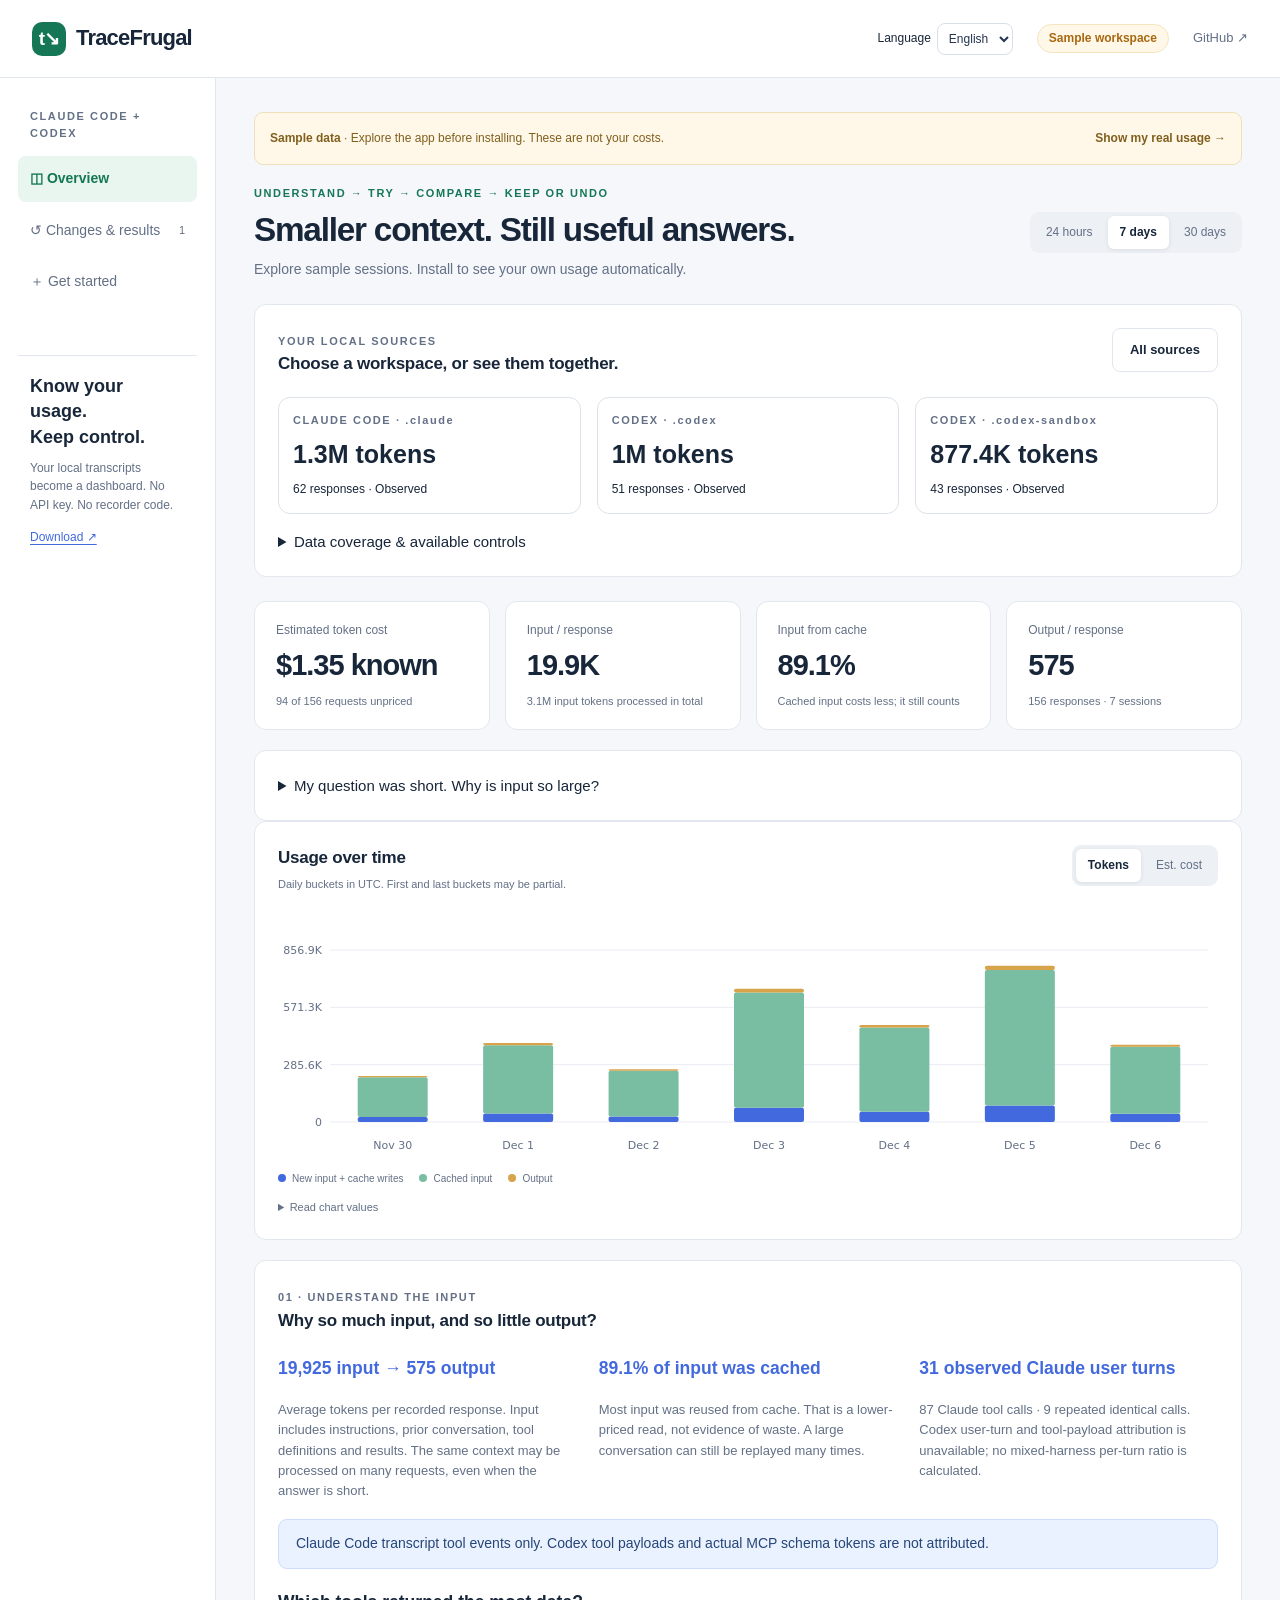
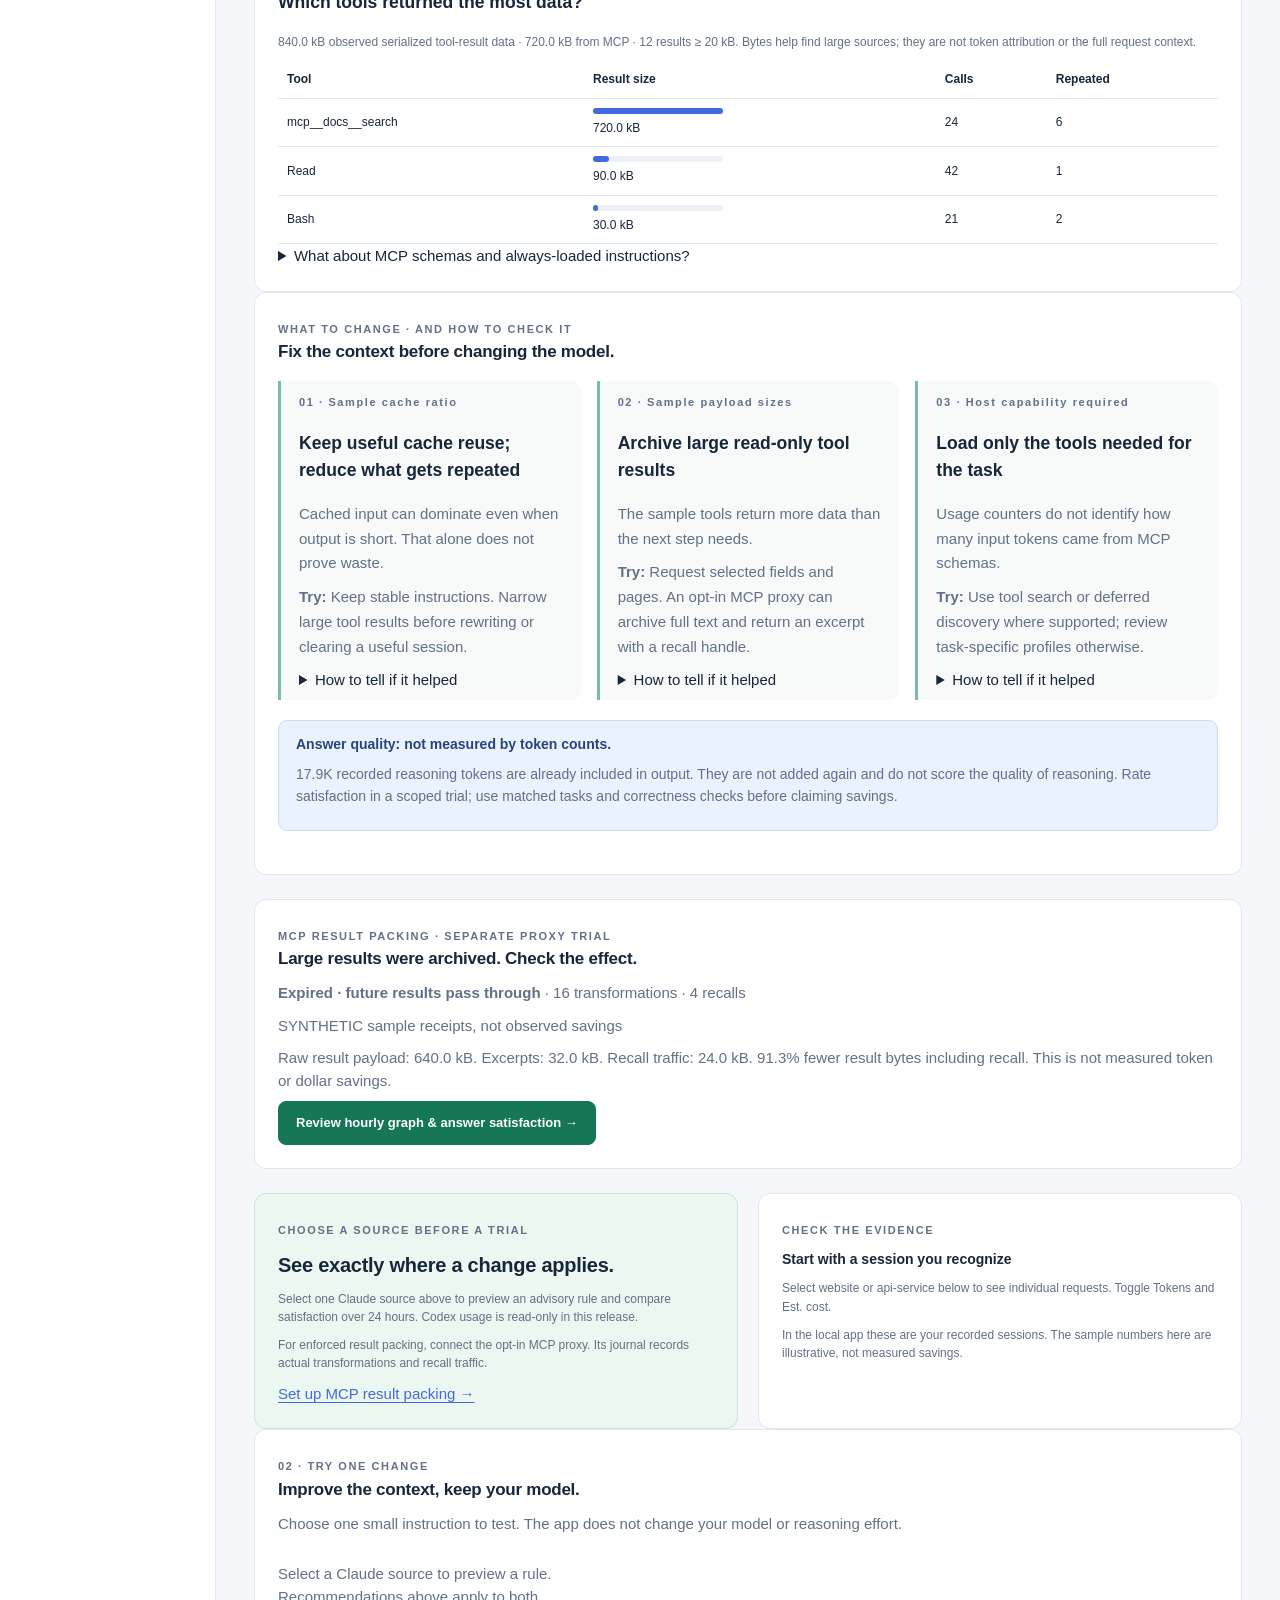
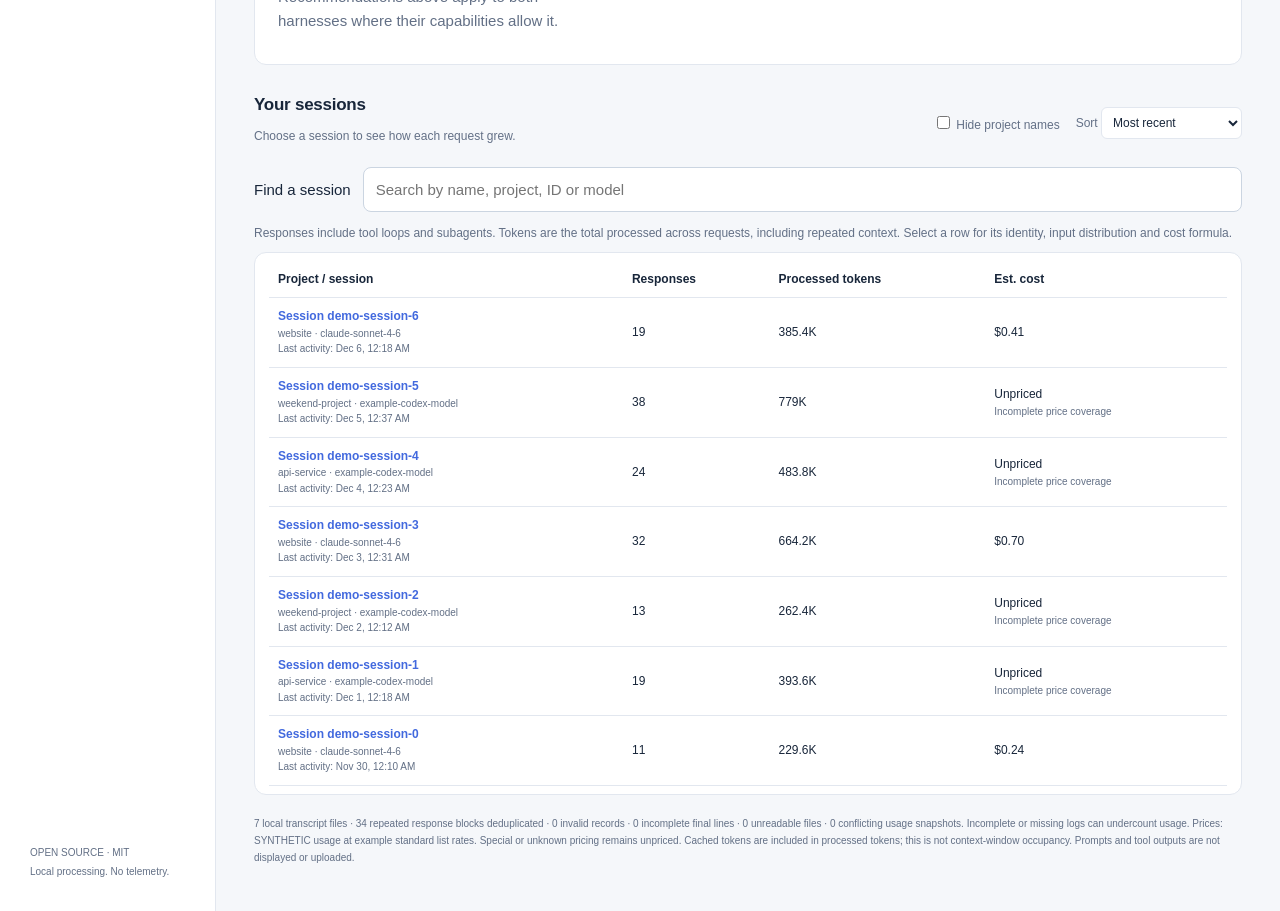
==== commit 73200b25: "Add bilingual session inspection and transparent token cost breakdowns" ====
--- a/site/index.html
+++ b/site/index.html
@@ -8,11 +8,12 @@
   <link rel="icon" href="favicon.svg" type="image/svg+xml">
   <link rel="stylesheet" href="dashboard.css"><link rel="stylesheet" href="claude.css">
   <script id="bootstrap" type="application/json">{"mode":"native-demo"}</script>
-  <script src="claude.js" defer></script>
+  <script src="i18n-ko.js" defer></script><script src="i18n.js" defer></script>
+  <script src="inspector.js" defer></script><script src="claude.js" defer></script>
 </head>
 <body>
 <a class="skip" href="#main">Skip to dashboard</a>
-<header class="topbar"><a class="brand" href="./"><span class="logo" aria-hidden="true">t↘</span>TraceFrugal</a><div class="top-actions"><span id="source" class="pill">Loading local usage</span><a href="https://github.com/niceysam/tracefrugal" target="_blank" rel="noreferrer">GitHub ↗</a></div></header>
+<header class="topbar"><a class="brand" href="./"><span class="logo" aria-hidden="true">t↘</span>TraceFrugal</a><div class="top-actions"><label class="language-picker"><span>Language</span><select data-language aria-label="Language"><option value="en" data-no-i18n>English</option><option value="ko" data-no-i18n>한국어</option></select></label><span id="source" class="pill">Loading local usage</span><a href="https://github.com/niceysam/tracefrugal" target="_blank" rel="noreferrer">GitHub ↗</a></div></header>
 <div class="layout">
   <aside class="sidebar"><p class="nav-label">CLAUDE CODE + CODEX</p><nav aria-label="Dashboard">
     <button data-view="overview" aria-current="page">◫ Overview</button>
@@ -27,11 +28,25 @@
       <article id="sources-panel" class="panel" hidden><div class="panel-heading"><div><span class="step">YOUR LOCAL SOURCES</span><h2>Choose a workspace, or see them together.</h2></div><button class="secondary" data-source="">All sources</button></div><div id="sources" class="source-grid"></div><details><summary>Data coverage &amp; available controls</summary><div id="source-details" class="table-wrap"></div><p class="small">These are log stores, not accounts. Shared launchers count once. Custom folders outside your home need an explicit path. Missing data is not zero usage. Unresolved-event counts cover all retained logs; response and legacy counts use the selected period.</p></details></article>
       <div id="empty" class="panel onboarding" hidden><h2>No recorded usage in this view.</h2><p>Check the source status above, expand the time range, or point the app at your custom log directories. Use Claude Code or Codex and keep this dashboard open.</p><pre>tracefrugal watch --claude-dir /path/to/claude --codex-dir /path/to/codex</pre><p>Cloud sessions, Claude Desktop, and ChatGPT conversations are not imported.</p><button class="primary" data-view="setup">Show setup steps</button></div>
       <div id="metrics" class="metrics"></div>
+      <article class="panel"><details id="input-explainer"><summary>My question was short. Why is input so large?</summary>
+        <h3>Input means everything the model receives for this request.</h3>
+        <div class="input-flow"><div><b>1 · Your short question</b><p>It joins instructions, available tool definitions and retained history.</p></div><span aria-hidden="true">→</span><div><b>2 · The model generates a tool call</b><p>The code and arguments it generates are output for this request.</p></div><span aria-hidden="true">→</span><div><b>3 · The tool returns a result</b><p>The result becomes input to the next model request. Retained earlier answers also become input.</p></div></div>
+        <div class="table-wrap"><table><thead><tr><th>What you see</th><th>How it is counted</th></tr></thead><tbody>
+          <tr><td>A generated answer, code or tool-call arguments</td><td>Model output when generated; input again if retained in a later request.</td></tr>
+          <tr><td>A browser Result, file contents or command result</td><td>Tool-returned data supplied as model input. It is not model-generated output.</td></tr>
+          <tr><td>A terminal diff, progress log or truncated preview</td><td>Screen formatting does not establish billed tokens. Use provider usage receipts.</td></tr>
+        </tbody></table></div>
+        <label for="replay-count">Example: model requests using the same 100k input</label> <input id="replay-count" type="range" min="1" max="20" value="10"> <strong id="replay-total"></strong>
+        <p class="small">Illustration only: 100k input per request × request count. Real context grows, is trimmed or compacted. Cache hits lower the applicable rate but still count as input; reuse is not guaranteed.</p>
+        <p>Reduce oversized tool results and unnecessary round trips first. Preserve useful cached context. These logs do not measure the exact share of your question, instructions, schemas and history.</p>
+        <a href="https://developers.openai.com/api/docs/guides/function-calling" target="_blank" rel="noreferrer">Official tool-calling flow ↗</a> · <a href="https://developers.openai.com/api/docs/guides/prompt-caching" target="_blank" rel="noreferrer">Official prompt-cache accounting ↗</a>
+      </details></article>
       <article class="panel usage-chart">
         <div class="panel-heading"><div><h2 id="chart-title">Usage over time</h2><p id="chart-caption">Recorded input, cache, and output tokens.</p></div><div class="range" role="group" aria-label="Chart units"><button data-unit="tokens" aria-pressed="true">Tokens</button><button data-unit="cost">Est. cost</button></div></div>
         <div id="chart" class="chart"></div><div id="legend" class="legend"></div>
         <details class="chart-data"><summary>Read chart values</summary><div id="chart-values" class="table-wrap"></div></details>
       </article>
+      <article id="session-inspector" class="panel" hidden></article>
       <article class="panel diagnosis"><span class="step">01 · UNDERSTAND THE INPUT</span><h2>Why so much input, and so little output?</h2><div id="diagnosis"></div><div id="tool-sources"></div></article>
       <article id="recommendations-panel" class="panel" hidden><span class="step">WHAT TO CHANGE · AND HOW TO CHECK IT</span><h2>Fix the context before changing the model.</h2><div id="recommendations" class="recommendation-grid"></div><div id="quality" class="notice"></div></article>
       <article id="packing-panel" class="panel" hidden></article>
@@ -41,6 +56,8 @@
       </div>
       <article class="panel"><span class="step">02 · TRY ONE CHANGE</span><h2>Improve the context, keep your model.</h2><p>Choose one small instruction to test. The app does not change your model or reasoning effort.</p><div id="recipes" class="recipe-grid"></div></article>
       <div class="section-heading"><div><h2>Your sessions</h2><p class="small">Choose a session to see how each request grew.</p></div><div class="session-tools"><label><input type="checkbox" id="hide-names"> Hide project names</label><label>Sort <select id="session-sort"><option value="recent">Most recent</option><option value="tokens">Most tokens</option><option value="cost">Highest known cost</option></select></label></div></div>
+      <label class="session-search" for="session-search">Find a session <input id="session-search" type="search" placeholder="Search by name, project, ID or model"></label>
+      <p class="small">Responses include tool loops and subagents. Tokens are the total processed across requests, including repeated context. Select a row for its identity, input distribution and cost formula.</p>
       <div id="sessions" class="panel table-wrap"></div>
       <p id="coverage" class="footnote"></p>
     </section>
--- a/site/dashboard.css
+++ b/site/dashboard.css
@@ -12,3 +12,23 @@
 @media(max-width:580px){main{padding:23px 16px}.topbar{padding:0 16px}.top-actions a{font-size:11px}.pill{font-size:10px;padding:3px 8px}.page-heading{align-items:start}.page-heading>.secondary{display:none}h1{font-size:28px}.demo-banner{align-items:start;font-size:11px}.metrics{gap:10px}.metric{padding:15px}.metric strong{font-size:27px}.chart-grid{grid-template-columns:1fr;gap:14px}.panel{padding:19px}.chart svg{min-height:190px}.donut{width:130px;height:130px}.donut-wrap{justify-content:start;margin:12px 0;gap:30px}.token-panel #tokens{max-width:360px;margin:auto}.action-card{padding:19px;gap:16px}.action-icon{display:none}.action-buttons{width:100%}.action-buttons button{flex:1}.history-row{gap:10px;padding:12px}.event-body strong{font-size:12px}.event-cost{font-size:11px}.event-badge{display:none}.dialog-actions{flex-direction:column-reverse}.sidebar nav button{gap:5px}.count{margin-left:0}}
 @media(prefers-reduced-motion:reduce){*{transition:none!important}}
 @media(max-width:580px){.page-heading{flex-wrap:wrap}#quick-action{width:100%}#quick-action button{width:100%}.chart{overflow-x:auto}.chart svg{min-width:320px}}
+/* Shared language control and aggregate inspection; no external fonts. */
+.language-picker{display:flex;align-items:center;gap:6px;font-size:12px}
+.language-picker select{max-width:110px;padding:7px;border:1px solid #d8dfe9;border-radius:8px;background:#fff;color:#243550}
+.session-search{display:flex;align-items:center;gap:12px;flex-wrap:wrap;margin:12px 0}
+.session-search input,.alias-form input{border:1px solid #cbd5e1;border-radius:8px;padding:10px 12px;min-width:200px;font:inherit;max-width:100%}
+.session-search input{flex:1}
+.alias-form{display:flex;align-items:center;gap:10px;flex-wrap:wrap;margin-top:16px}
+.alias-form input{width:320px}
+.inspector-stats{display:grid;grid-template-columns:repeat(5,minmax(0,1fr));gap:12px;margin:22px 0}
+.inspector-stats>div{background:#f4f7fb;padding:14px;border-radius:10px;display:flex;flex-direction:column;gap:8px;font-size:12px}
+.inspector-stats strong{font-size:20px}
+.price-group{border-top:1px solid #e4e9f0;margin:20px 0;padding-top:12px}
+#session-inspector code{overflow-wrap:anywhere}
+#session-inspector select{max-width:100%;padding:10px;margin:10px}
+html[lang=ko] body{word-break:keep-all;overflow-wrap:anywhere}
+@media(max-width:760px){.language-picker>span{display:none}.inspector-stats{grid-template-columns:repeat(2,minmax(0,1fr))}.alias-form input{width:100%}.top-actions{flex-wrap:wrap}}
+.input-flow{display:flex;gap:14px;align-items:center;margin:18px 0}
+.input-flow>div{flex:1;padding:16px;background:#f3f6fb;border-radius:10px}
+.input-flow p{font-size:13px}
+@media(max-width:760px){.input-flow{flex-direction:column}.input-flow>span{transform:rotate(90deg)}}
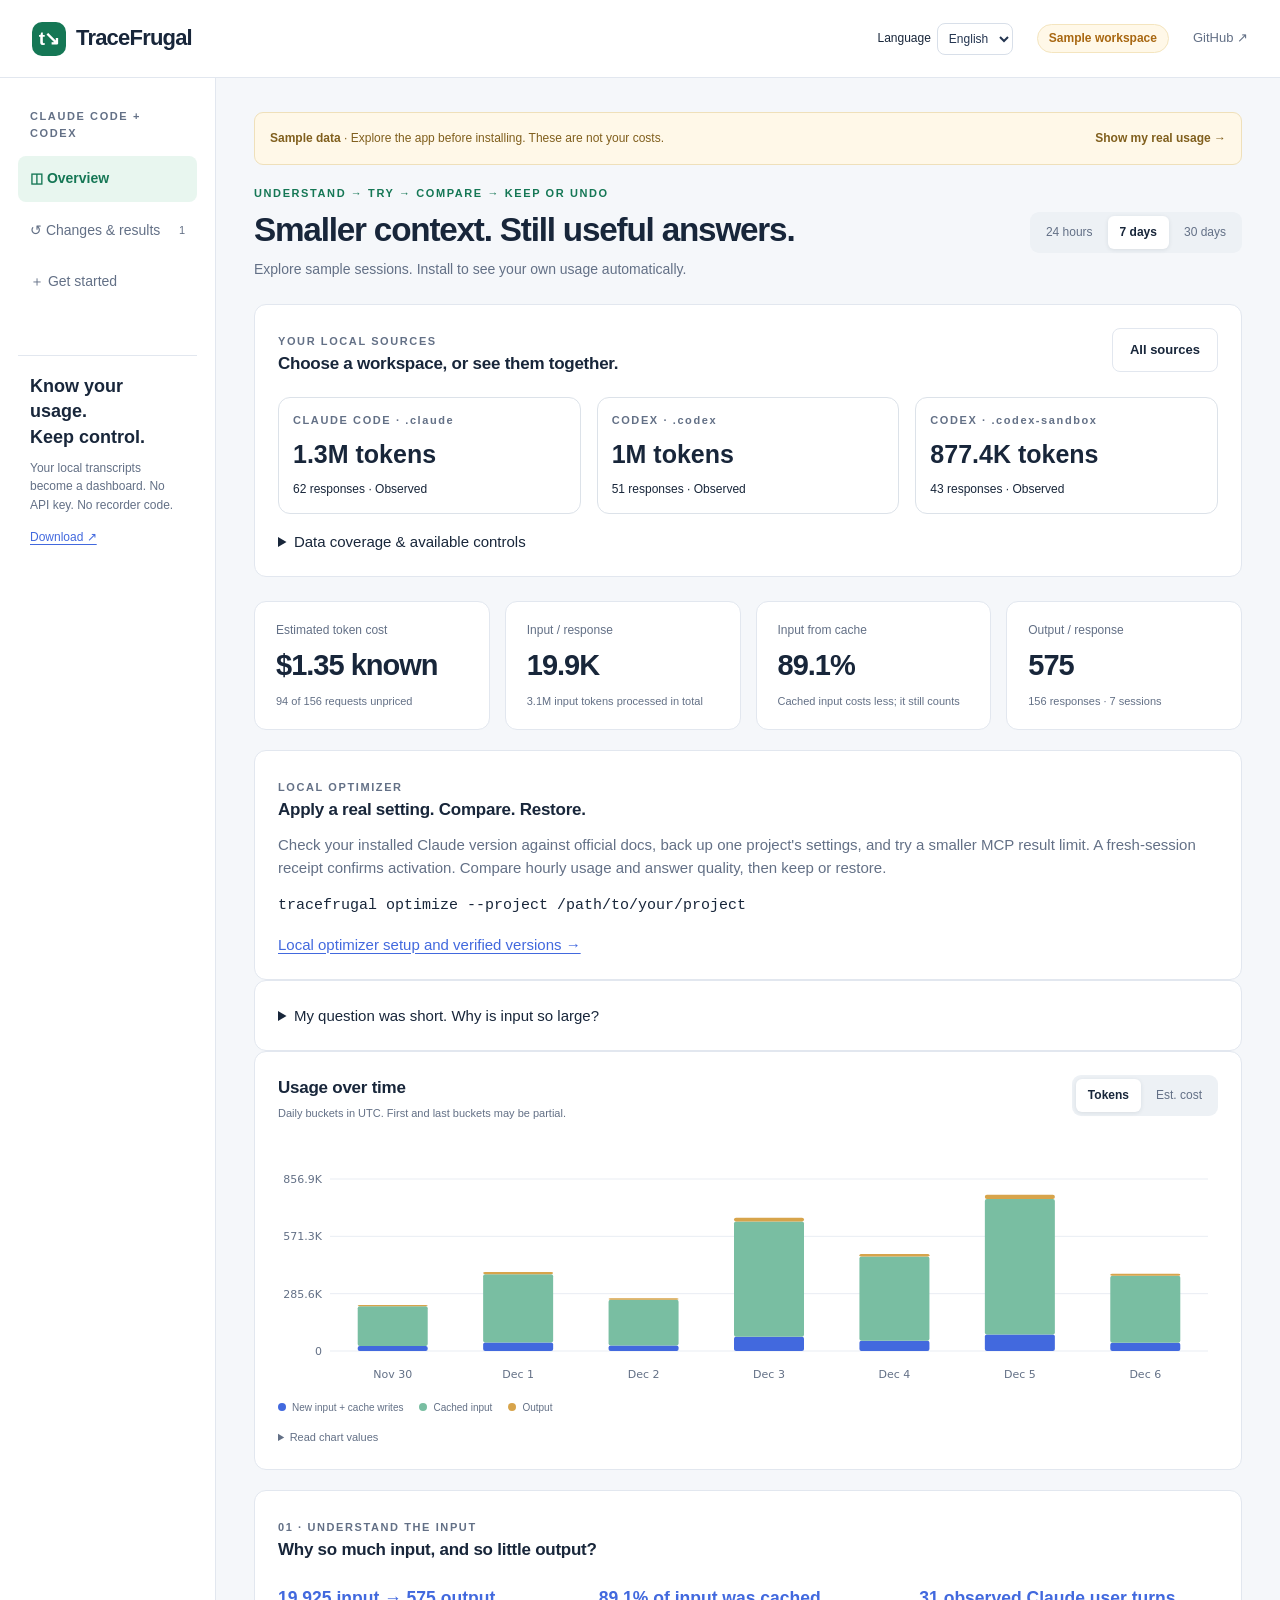
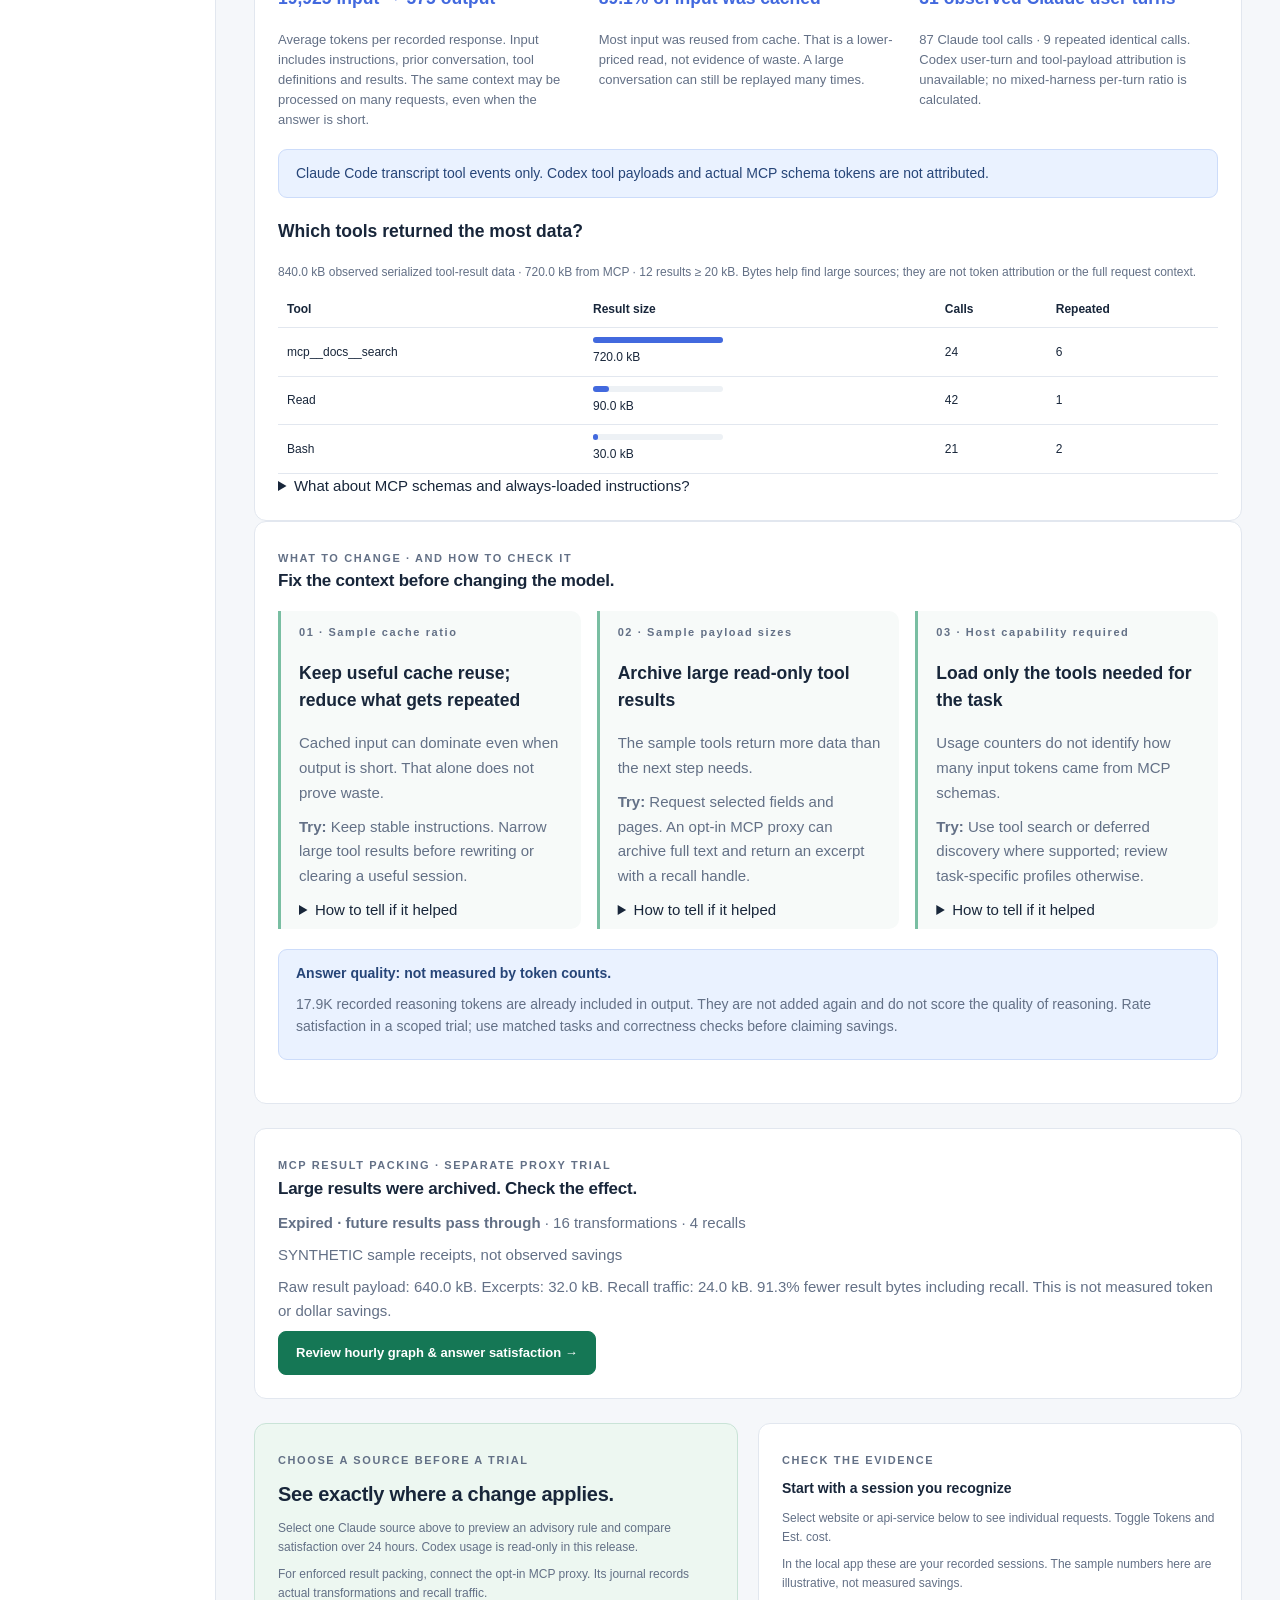
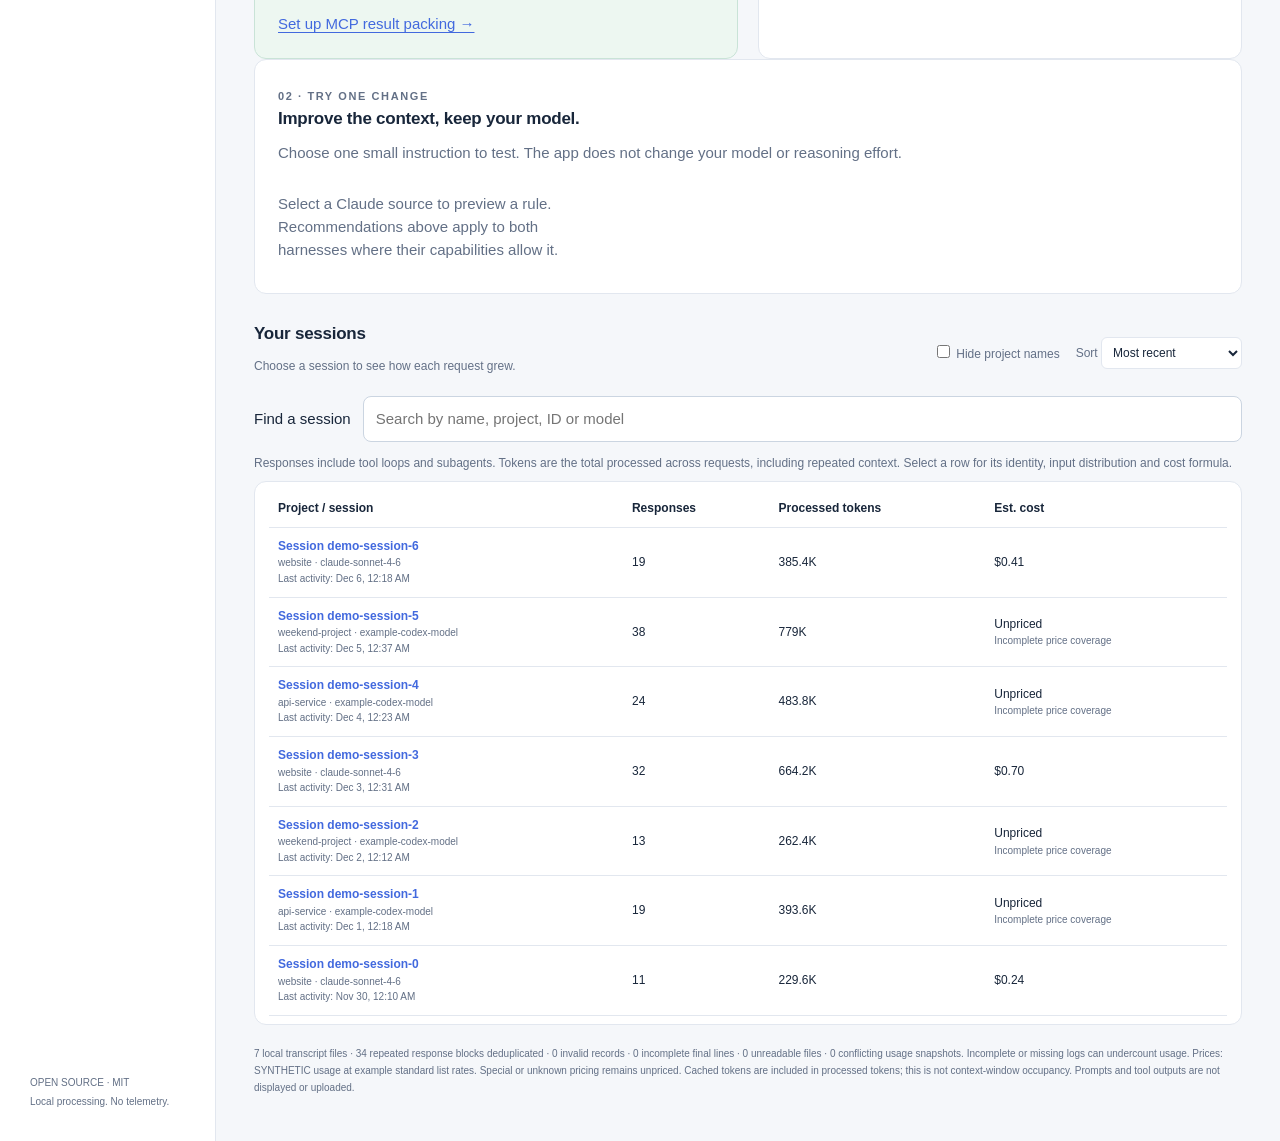
==== commit 088af658: "Add reversible local Claude optimizer with real CLI validation" ====
--- a/site/index.html
+++ b/site/index.html
@@ -28,6 +28,7 @@
       <article id="sources-panel" class="panel" hidden><div class="panel-heading"><div><span class="step">YOUR LOCAL SOURCES</span><h2>Choose a workspace, or see them together.</h2></div><button class="secondary" data-source="">All sources</button></div><div id="sources" class="source-grid"></div><details><summary>Data coverage &amp; available controls</summary><div id="source-details" class="table-wrap"></div><p class="small">These are log stores, not accounts. Shared launchers count once. Custom folders outside your home need an explicit path. Missing data is not zero usage. Unresolved-event counts cover all retained logs; response and legacy counts use the selected period.</p></details></article>
       <div id="empty" class="panel onboarding" hidden><h2>No recorded usage in this view.</h2><p>Check the source status above, expand the time range, or point the app at your custom log directories. Use Claude Code or Codex and keep this dashboard open.</p><pre>tracefrugal watch --claude-dir /path/to/claude --codex-dir /path/to/codex</pre><p>Cloud sessions, Claude Desktop, and ChatGPT conversations are not imported.</p><button class="primary" data-view="setup">Show setup steps</button></div>
       <div id="metrics" class="metrics"></div>
+      <article class="panel"><span class="step">LOCAL OPTIMIZER</span><h2>Apply a real setting. Compare. Restore.</h2><p>Check your installed Claude version against official docs, back up one project's settings, and try a smaller MCP result limit. A fresh-session receipt confirms activation. Compare hourly usage and answer quality, then keep or restore.</p><pre>tracefrugal optimize --project /path/to/your/project</pre><a href="https://github.com/niceysam/tracefrugal/blob/main/docs/local-optimizer.md">Local optimizer setup and verified versions →</a></article>
       <article class="panel"><details id="input-explainer"><summary>My question was short. Why is input so large?</summary>
         <h3>Input means everything the model receives for this request.</h3>
         <div class="input-flow"><div><b>1 · Your short question</b><p>It joins instructions, available tool definitions and retained history.</p></div><span aria-hidden="true">→</span><div><b>2 · The model generates a tool call</b><p>The code and arguments it generates are output for this request.</p></div><span aria-hidden="true">→</span><div><b>3 · The tool returns a result</b><p>The result becomes input to the next model request. Retained earlier answers also become input.</p></div></div>
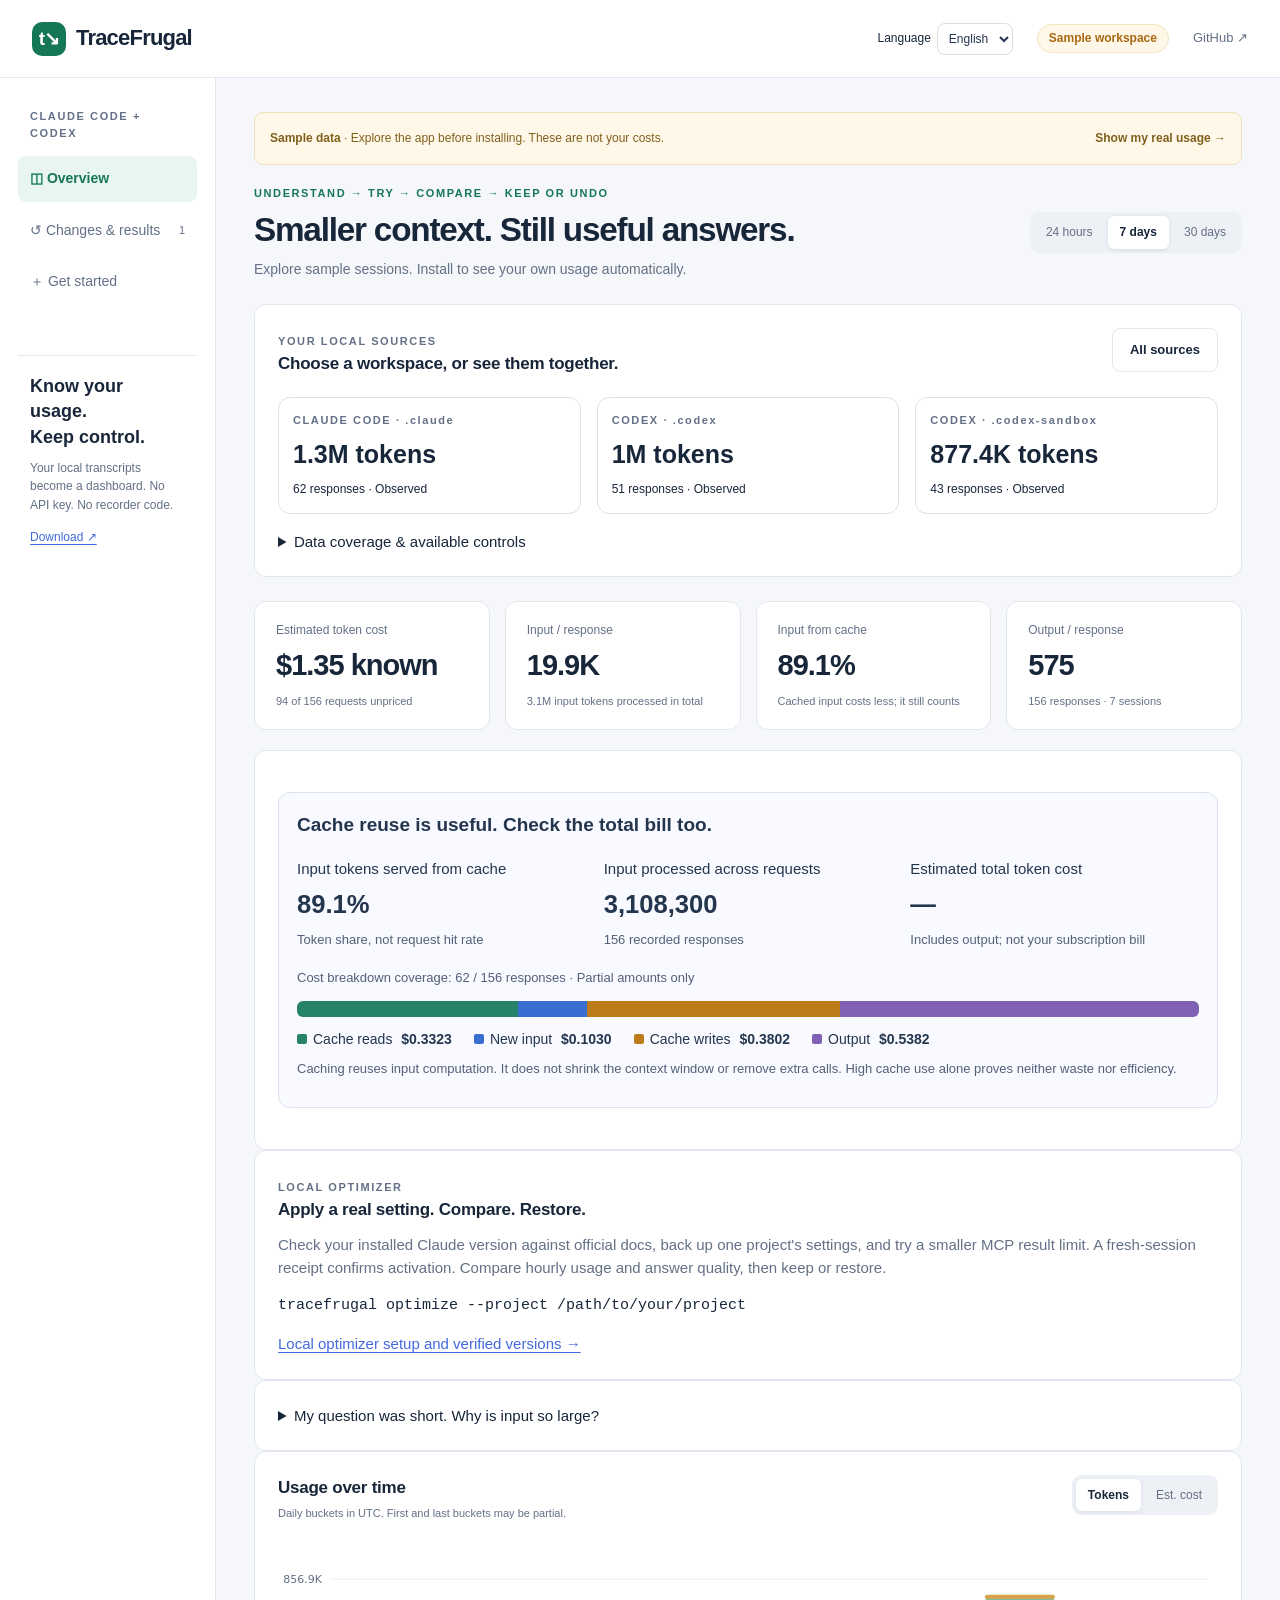
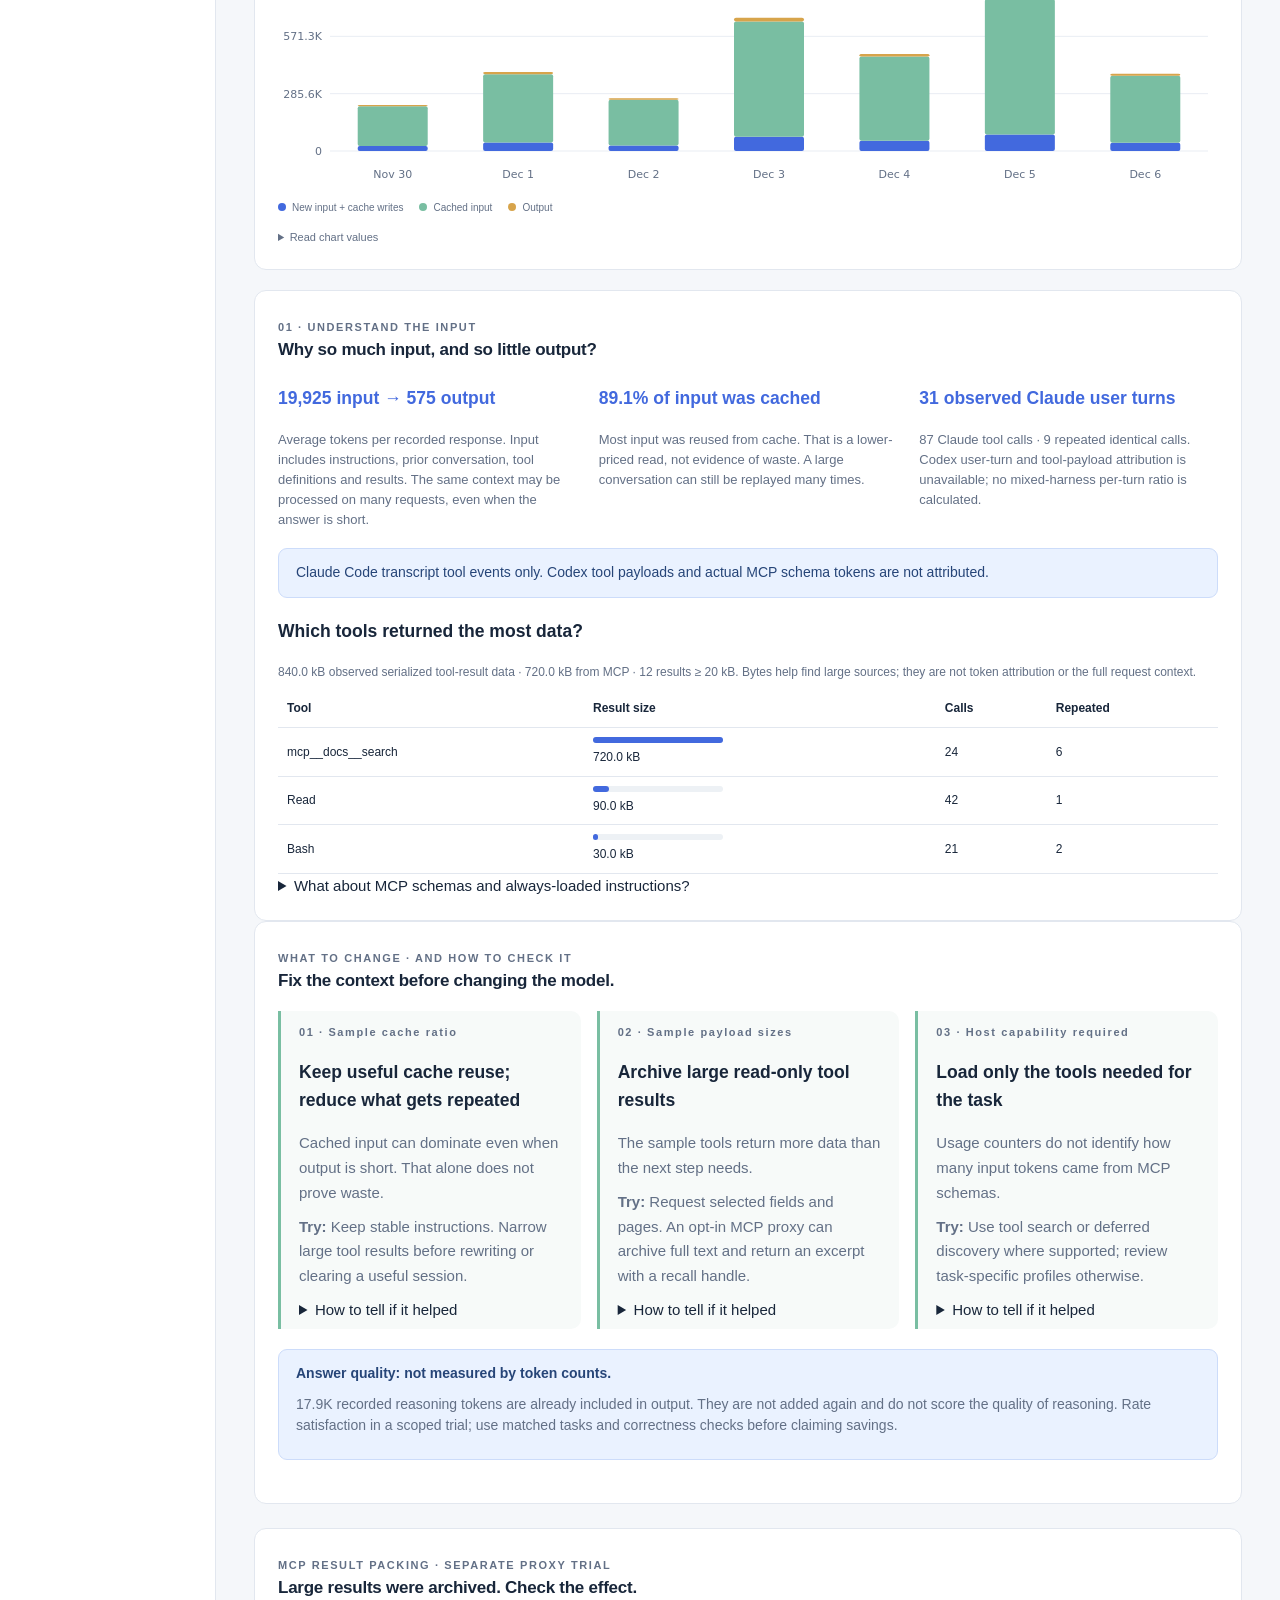
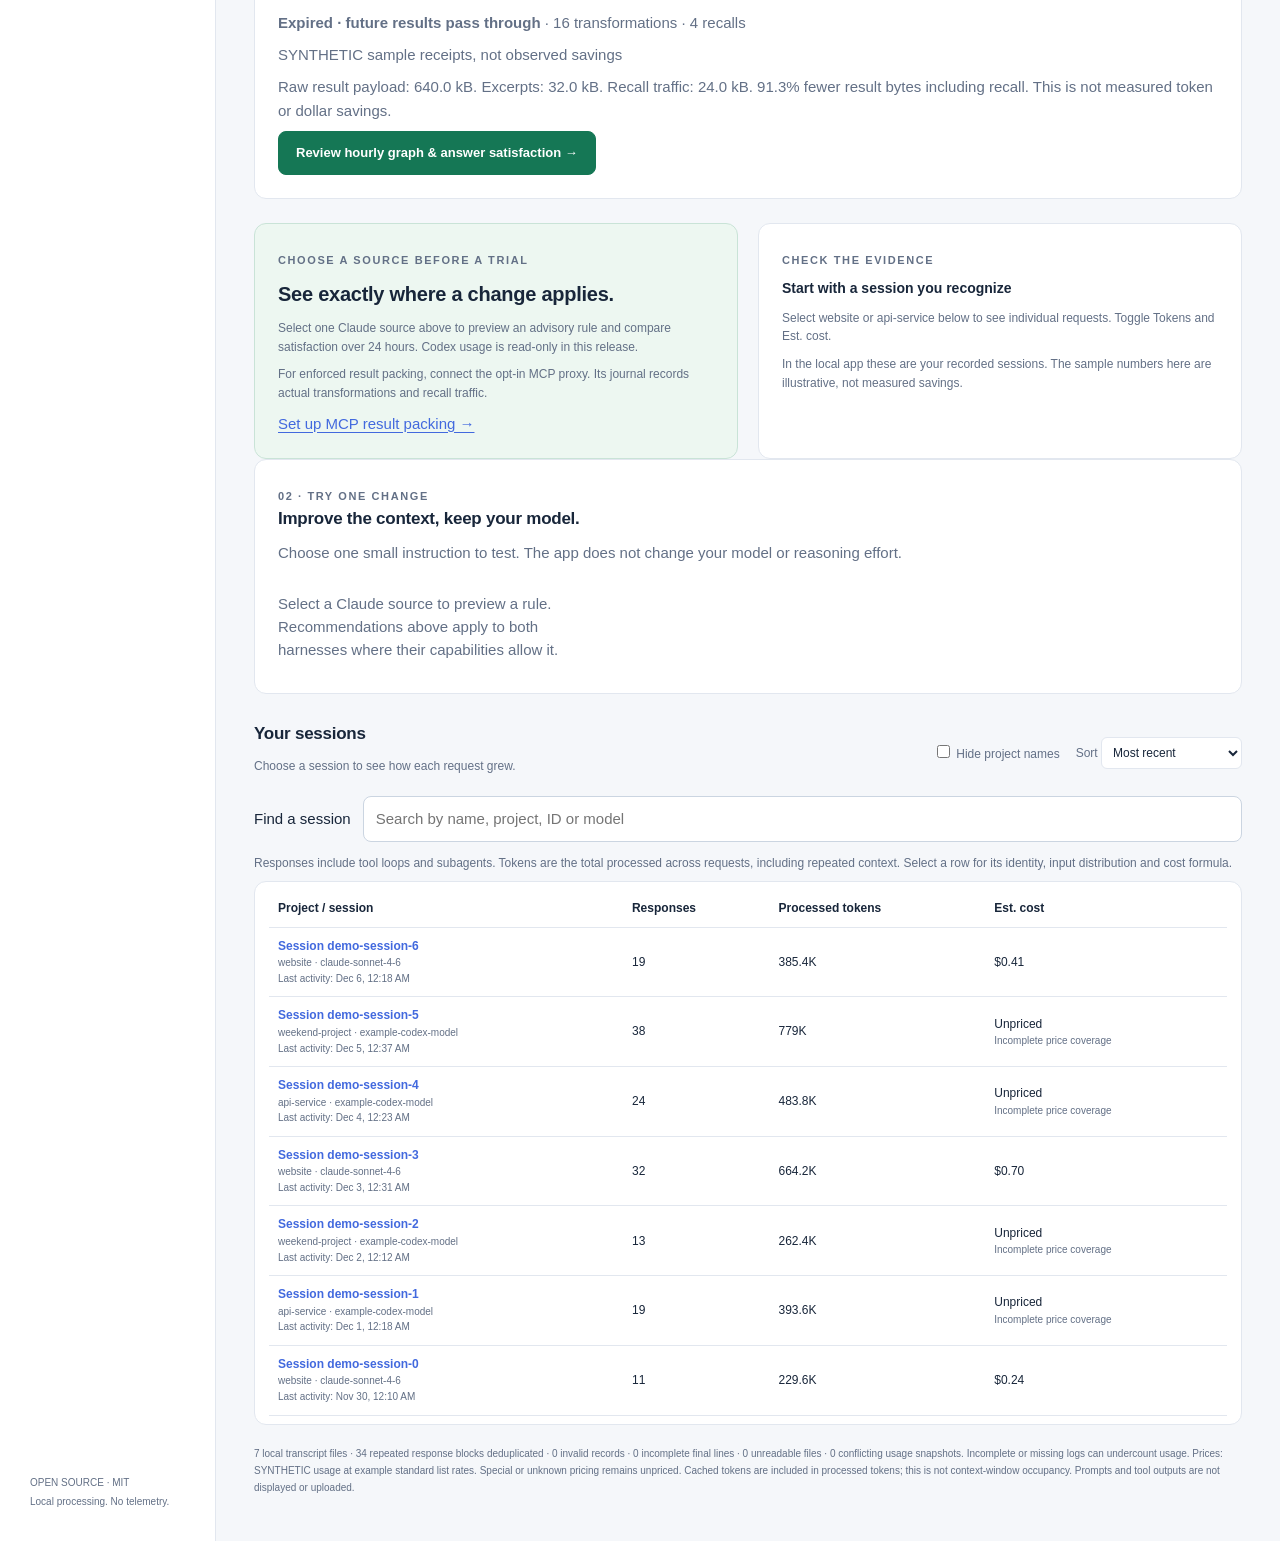
==== commit 176347d6: "Show cache costs and whole-workload tradeoffs in usage comparisons" ====
--- a/site/index.html
+++ b/site/index.html
@@ -6,10 +6,10 @@
   <meta name="description" content="See Claude Code and Codex usage together. Explain large inputs, cache reuse and MCP results. Try smaller context, compare quality and undo. One local Go binary.">
   <meta name="theme-color" content="#f5f7fa">
   <link rel="icon" href="favicon.svg" type="image/svg+xml">
-  <link rel="stylesheet" href="dashboard.css"><link rel="stylesheet" href="claude.css">
+  <link rel="stylesheet" href="dashboard.css"><link rel="stylesheet" href="claude.css"><link rel="stylesheet" href="economics.css">
   <script id="bootstrap" type="application/json">{"mode":"native-demo"}</script>
   <script src="i18n-ko.js" defer></script><script src="i18n.js" defer></script>
-  <script src="inspector.js" defer></script><script src="claude.js" defer></script>
+  <script src="economics.js" defer></script><script src="inspector.js" defer></script><script src="claude.js" defer></script>
 </head>
 <body>
 <a class="skip" href="#main">Skip to dashboard</a>
@@ -28,6 +28,7 @@
       <article id="sources-panel" class="panel" hidden><div class="panel-heading"><div><span class="step">YOUR LOCAL SOURCES</span><h2>Choose a workspace, or see them together.</h2></div><button class="secondary" data-source="">All sources</button></div><div id="sources" class="source-grid"></div><details><summary>Data coverage &amp; available controls</summary><div id="source-details" class="table-wrap"></div><p class="small">These are log stores, not accounts. Shared launchers count once. Custom folders outside your home need an explicit path. Missing data is not zero usage. Unresolved-event counts cover all retained logs; response and legacy counts use the selected period.</p></details></article>
       <div id="empty" class="panel onboarding" hidden><h2>No recorded usage in this view.</h2><p>Check the source status above, expand the time range, or point the app at your custom log directories. Use Claude Code or Codex and keep this dashboard open.</p><pre>tracefrugal watch --claude-dir /path/to/claude --codex-dir /path/to/codex</pre><p>Cloud sessions, Claude Desktop, and ChatGPT conversations are not imported.</p><button class="primary" data-view="setup">Show setup steps</button></div>
       <div id="metrics" class="metrics"></div>
+      <article id="cost-economics" class="panel"></article>
       <article class="panel"><span class="step">LOCAL OPTIMIZER</span><h2>Apply a real setting. Compare. Restore.</h2><p>Check your installed Claude version against official docs, back up one project's settings, and try a smaller MCP result limit. A fresh-session receipt confirms activation. Compare hourly usage and answer quality, then keep or restore.</p><pre>tracefrugal optimize --project /path/to/your/project</pre><a href="https://github.com/niceysam/tracefrugal/blob/main/docs/local-optimizer.md">Local optimizer setup and verified versions →</a></article>
       <article class="panel"><details id="input-explainer"><summary>My question was short. Why is input so large?</summary>
         <h3>Input means everything the model receives for this request.</h3>
--- a/site/economics.css
+++ b/site/economics.css
@@ -0,0 +1,8 @@
+.economics{margin:18px 0;padding:18px;border:1px solid #dce3ee;border-radius:12px;background:#f8faff;color:#24354e}
+.economics h3{margin:0 0 12px;font-size:19px;line-height:1.45}.economics p{margin:9px 0;line-height:1.6}.economics small,.economics .small{font-size:13px;color:#536078}
+.econ-pairs{display:grid;grid-template-columns:repeat(auto-fit,minmax(165px,1fr));gap:18px;margin:18px 0}.econ-pairs>div{min-width:0}.econ-pairs span,.econ-pairs small{display:block}.econ-number{display:block;font-size:clamp(20px,2vw,27px);margin:5px 0;overflow-wrap:anywhere}
+.econ-pair>strong{font-size:14px}.econ-pair>span{font-weight:750;font-size:23px;margin:6px 0}.econ-pair-track{background:#e6ebf3;height:7px;overflow:hidden;border-radius:3px;margin-top:7px}.econ-pair-track i{display:block;height:100%;background:#8191ac}.econ-pair-track.after i{background:#386ed2}
+.econ-signals{display:grid;gap:10px}.econ-signal{padding:12px 15px;border-left:4px solid #b47c21;background:#fff8e9;border-radius:5px}.econ-signal p{font-size:14px;margin-bottom:0}.econ-danger{border-color:#a53737;background:#fff0ef}
+.econ-stack{display:flex;height:16px;overflow:hidden;border-radius:6px;background:#e6ebf3;margin:12px 0}.econ-stack i{height:100%}.econ-costs{display:flex;flex-wrap:wrap;gap:10px 22px;font-size:14px}.econ-costs i{display:inline-block;width:10px;height:10px;border-radius:2px;margin-right:6px}.econ-costs b{margin-left:5px}
+.econ-legend{display:flex;flex-wrap:wrap;gap:14px;font-size:13px}.econ-legend span:first-child{color:#386ed2}.econ-legend span:last-child{color:#278367}.econ-chart{width:100%;height:auto;display:block;margin:10px 0}.econ-chart text{font-size:12px;fill:#536078}.econ-empty{padding:20px;border:1px dashed #a8b3c6;border-radius:10px}
+@media(max-width:600px){.econ-pairs{grid-template-columns:1fr 1fr}.economics{padding:13px}.econ-number{font-size:21px}}@media(max-width:360px){.econ-pairs{grid-template-columns:1fr}}
